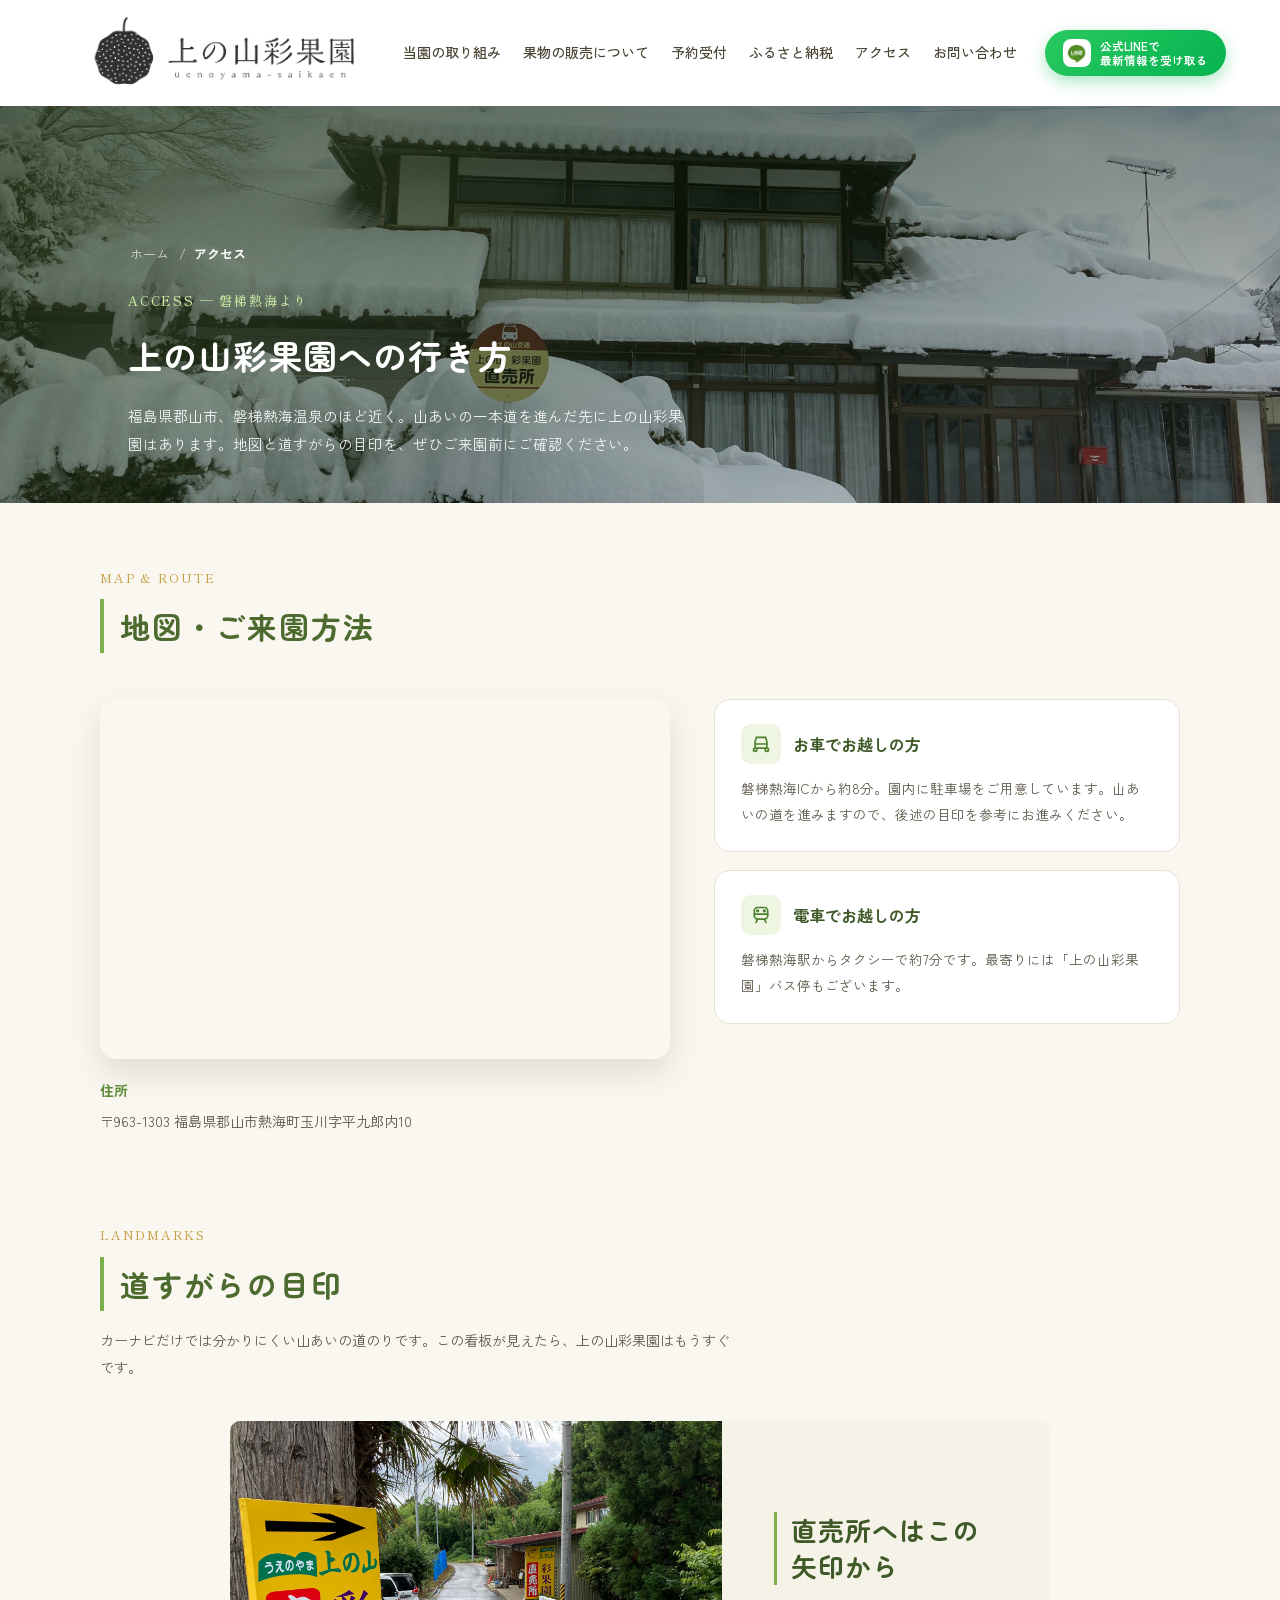
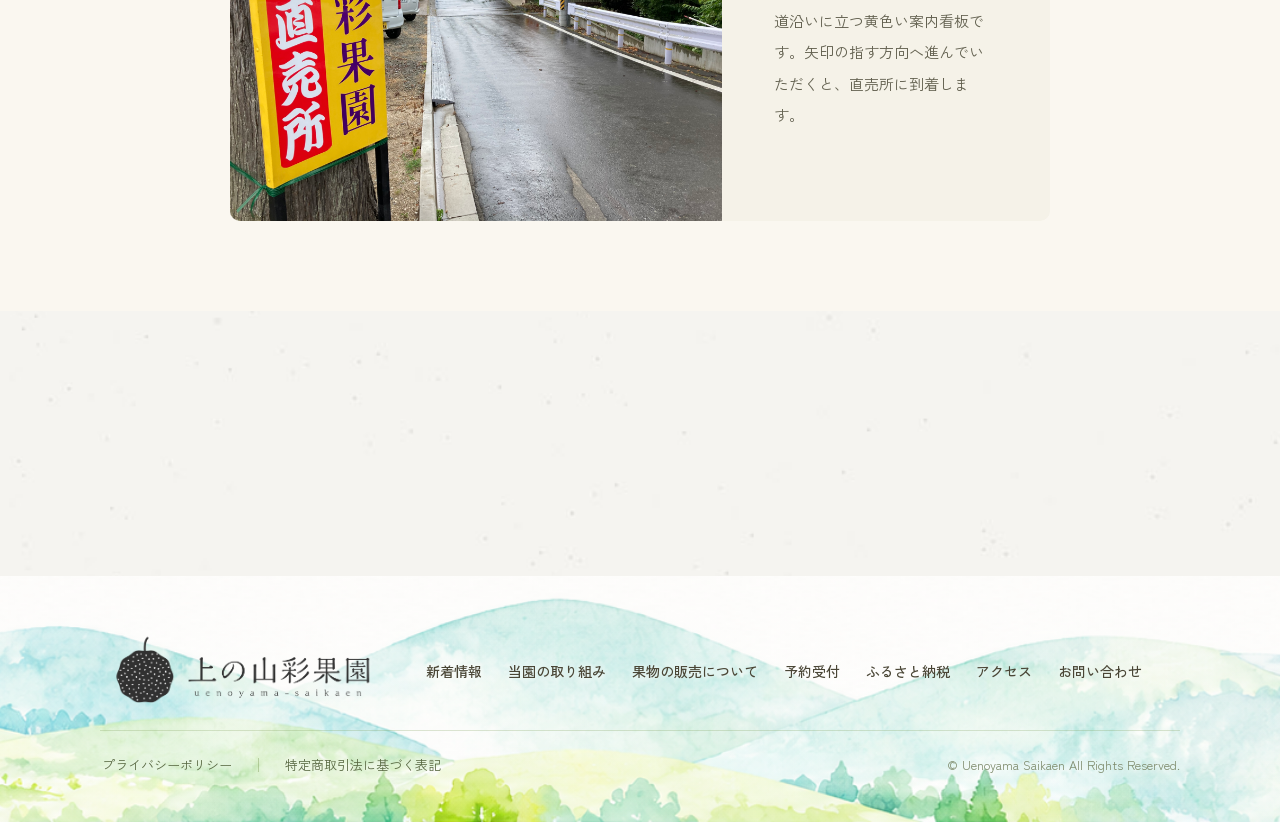
==== access.html @ 3227a2f5 "だいたい完成" ====
<!DOCTYPE html>
<html lang="ja">
<head>
<meta charset="utf-8">
<meta name="viewport" content="width=device-width, initial-scale=1">
<title>アクセス | 上の山彩果園</title>
<link rel="icon" type="image/x-icon" href="assets/favicon.ico">
<link rel="preconnect" href="https://fonts.googleapis.com">
<link href="https://fonts.googleapis.com/css2?family=Shippori+Mincho:wght@500;600;700&family=Zen+Maru+Gothic:wght@400;500;700&family=Zen+Kaku+Gothic+New:wght@400;500;700&display=swap" rel="stylesheet">
<link rel="stylesheet" href="style.css">
<noscript><style>.reveal{opacity:1!important;transform:none!important;}</style></noscript>
</head>
<body>

<div style="font-family:'Zen Kaku Gothic New',sans-serif;color:#514c3e;background:transparent;overflow-x:hidden;position:relative;line-height:1.8;">

  <!-- ============ FLOATING FRUIT DECO ============ -->
  <div class="fruit-deco" aria-hidden="true">
    <!-- 左側：右端をコンテンツ左端に合わせる（right: 50vw + 540px） -->
    <img src="assets/pear.png"   class="fruit-deco-item" style="right:calc(50vw + 540px);top:750px; width:620px;opacity:1;animation:fruitDrift1 7.8s ease-in-out infinite;">
    <img src="assets/pear3.png"  class="fruit-deco-item" style="right:calc(50vw + 540px);top:1650px;width:448px;opacity:1;animation:fruitDrift3 9.1s ease-in-out 1.4s infinite;">
    <img src="assets/pear2.png"  class="fruit-deco-item" style="right:calc(50vw + 540px);top:2550px;width:510px;opacity:1;animation:fruitDrift2 8.3s ease-in-out 0.7s infinite;">
    <!-- 右側：左端をコンテンツ右端に合わせる（left: 50vw + 540px） -->
    <img src="assets/pear2.png"  class="fruit-deco-item" style="left:calc(50vw + 540px);top:1150px;width:540px;opacity:1;animation:fruitDrift3 8.6s ease-in-out 0.4s infinite;">
    <img src="assets/apple.png"  class="fruit-deco-item" style="left:calc(50vw + 540px);top:2050px;width:460px;opacity:1;animation:fruitDrift1 9.4s ease-in-out 1.8s infinite;">
  </div>

  <!-- ============ HEADER ============ -->
  <header id="site-header" style="position:sticky;top:0;z-index:50;background:transparent;box-shadow:none;">
    <div class="header-inner">
      <a href="index.html" style="display:flex;flex-shrink:0;"><img src="assets/s1.png" alt="上の山彩果園" class="header-logo"></a>
      <nav class="header-nav">
        <a class="navlink" href="torikumi.html">当園の取り組み</a>
        <a class="navlink" href="hanbai.html">果物の販売について</a>
        <a class="navlink" href="yoyaku.html">予約受付</a>
        <a class="navlink" href="furusato.html">ふるさと納税</a>
        <a class="navlink" href="access.html">アクセス</a>
        <a class="navlink" href="contact.html">お問い合わせ</a>
      </nav>
      <a class="btn header-line-btn" href="https://lin.ee/VrmkUfU" style="flex-shrink:0;display:flex;align-items:center;gap:9px;background:linear-gradient(135deg,#28c95f,#06b350);color:#fff;text-decoration:none;padding:9px 18px;border-radius:30px;box-shadow:0 6px 16px rgba(6,179,80,0.32);">
        <span style="display:flex;align-items:center;justify-content:center;width:28px;height:28px;background:#fff;border-radius:8px;flex-shrink:0;"><img src="assets/s14.png" alt="LINE" style="height:22px;width:22px;display:block;"></span>
        <span style="font-size:11.5px;font-weight:700;line-height:1.25;">公式LINEで<br>最新情報を受け取る</span>
      </a>
      <button class="hamburger" aria-label="メニュー">
        <span></span><span></span><span></span>
      </button>
    </div>
  </header>

  <!-- Mobile Menu -->
  <nav class="mobile-menu">
    <a href="torikumi.html">当園の取り組み</a>
    <a href="hanbai.html">果物の販売について</a>
    <a href="yoyaku.html">予約受付</a>
    <a href="furusato.html">ふるさと納税</a>
    <a href="access.html">アクセス</a>
    <a href="contact.html">お問い合わせ</a>
    <a href="https://lin.ee/VrmkUfU" style="display:flex;align-items:center;gap:10px;color:#3f7a2c;font-weight:700;">
      <img src="assets/s14.png" alt="LINE" style="height:20px;width:20px;display:block;">公式LINEを追加する
    </a>
  </nav>

  <!-- ============ ページヒーロー ============ -->
  <section class="access-hero" style="background:url('assets/winter.jpg') center 55%/cover no-repeat;">
    <div style="position:absolute;inset:0;background:linear-gradient(160deg,rgba(15,30,8,0.72) 0%,rgba(20,40,10,0.42) 55%,rgba(20,40,10,0.15) 100%);"></div>
    <div class="access-hero-glow" aria-hidden="true"></div>
    <div style="max-width:1080px;margin:0 auto;padding:130px 28px 44px;position:relative;width:100%;">
      <nav aria-label="パンくずリスト" style="display:flex;align-items:center;gap:8px;font-size:13px;color:rgba(255,255,255,0.75);margin-bottom:18px;">
        <a href="index.html" class="navlink" style="color:rgba(255,255,255,0.75);text-shadow:none;">ホーム</a>
        <span aria-hidden="true">/</span>
        <span style="color:#fff;font-weight:700;">アクセス</span>
      </nav>
      <span style="display:block;font-family:'Shippori Mincho',serif;font-size:13px;color:#cdeaa0;letter-spacing:.14em;margin-bottom:12px;font-weight:500;">ACCESS — 磐梯熱海より</span>
      <h1 style="font-family:'Zen Maru Gothic',sans-serif;font-weight:700;font-size:34px;color:#fff;margin:0 0 16px;letter-spacing:.03em;">上の山彩果園への行き方</h1>
      <p style="max-width:560px;font-size:14.5px;color:rgba(255,255,255,0.92);margin:0;line-height:1.95;">福島県郡山市、磐梯熱海温泉のほど近く。山あいの一本道を進んだ先に上の山彩果園はあります。地図と道すがらの目印を、ぜひご来園前にご確認ください。</p>
    </div>
  </section>

  <!-- ============ 地図・ご来園方法 ============ -->
  <section style="position:relative;padding:64px 28px 20px;background:#faf7f0;">
    <div style="max-width:1080px;margin:0 auto;">
      <div class="section-title-left">
        <span class="section-title-eyebrow">MAP &amp; ROUTE</span>
        <h2 class="section-title-bar">地図・ご来園方法</h2>
      </div>

      <div class="access-route-grid reveal">
        <div class="access-route-map">
          <iframe src="https://www.google.com/maps/embed?pb=!1m18!1m12!1m3!1d50651.857239009805!2d140.25688301543025!3d37.49043603010871!2m3!1f0!2f0!3f0!3m2!1i1024!2i768!4f13.1!3m3!1m2!1s0x60200dc65ce7b527%3A0xc777e54758d2aed3!2z5LiK44Gu5bGxIOW9qeaenOWckiAo44GG44GI44Gu44KE44G-IOOBleOBhOOBi-OBiOOCkyk!5e0!3m2!1sja!2sjp!4v1782180911327!5m2!1sja!2sjp" width="100%" height="360" style="border:0;border-radius:16px;box-shadow:0 14px 32px rgba(80,90,60,0.16);display:block;" allowfullscreen="" loading="lazy" referrerpolicy="no-referrer-when-downgrade"></iframe>
          <div style="margin-top:18px;font-size:14px;line-height:1.9;">
            <div style="font-weight:700;color:#5e8c3a;margin-bottom:4px;">住所</div>
            <div style="color:#5c5849;">〒963-1303 福島県郡山市熱海町玉川字平九郎内10</div>
          </div>
        </div>

        <div>
          <div class="route-card">
            <div class="route-card-head">
              <span class="route-icon">
                <svg width="20" height="20" viewBox="0 0 24 24" fill="none" stroke="#4d8030" stroke-width="2" stroke-linecap="round" stroke-linejoin="round"><path d="M5 17h14M5 17a2 2 0 1 0 0 4 2 2 0 0 0 0-4zm14 0a2 2 0 1 0 0 4 2 2 0 0 0 0-4zM5 17V9l1.5-5h11L19 9v8"/><path d="M5 12h14"/></svg>
              </span>
              <span class="route-card-title">お車でお越しの方</span>
            </div>
            <p class="route-card-text">磐梯熱海ICから約8分。園内に駐車場をご用意しています。山あいの道を進みますので、後述の目印を参考にお進みください。</p>
          </div>
          <div class="route-card">
            <div class="route-card-head">
              <span class="route-icon">
                <svg width="20" height="20" viewBox="0 0 24 24" fill="none" stroke="#4d8030" stroke-width="2" stroke-linecap="round" stroke-linejoin="round"><rect x="4" y="3" width="16" height="14" rx="4"/><path d="M4 11h16M8 17l-2 4M16 17l2 4"/><circle cx="8" cy="7" r="1"/><circle cx="16" cy="7" r="1"/></svg>
              </span>
              <span class="route-card-title">電車でお越しの方</span>
            </div>
            <p class="route-card-text">磐梯熱海駅からタクシーで約7分です。最寄りには「上の山彩果園」バス停もございます。</p>
          </div>
        </div>
      </div>
    </div>
  </section>

  <!-- ============ 道すがらの目印 ============ -->
  <section style="position:relative;padding:70px 28px 90px;background:#faf7f0;">
    <div style="max-width:1080px;margin:0 auto;">
      <div class="section-title-left">
        <span class="section-title-eyebrow">LANDMARKS</span>
        <h2 class="section-title-bar">道すがらの目印</h2>
      </div>
      <p style="max-width:640px;font-size:14px;color:#5c5849;line-height:1.95;margin:-30px 0 40px;">カーナビだけでは分かりにくい山あいの道のりです。この看板が見えたら、上の山彩果園はもうすぐです。</p>

      <div class="torikumi-stack reveal" style="max-width:820px;margin:0 auto;">
        <div class="torikumi-item">
          <div class="torikumi-item-img"><img src="assets/tyokubaijo.jpg" alt="直売所への案内看板。矢印の方向へ進みます"></div>
          <div class="torikumi-item-body">
            <h3 class="torikumi-item-heading">直売所へはこの矢印から</h3>
            <p class="torikumi-item-text">道沿いに立つ黄色い案内看板です。矢印の指す方向へ進んでいただくと、直売所に到着します。</p>
          </div>
        </div>
      </div>
    </div>
  </section>

  <!-- ============ お問い合わせ CTA ============ -->
  <section style="position:relative;padding:20px 28px 90px;background:transparent;">
    <div class="reveal" style="max-width:1080px;margin:0 auto;background:linear-gradient(135deg,#3f5a28,#5e8c3a);border-radius:24px;padding:40px 46px;display:flex;align-items:center;justify-content:space-between;gap:28px;flex-wrap:wrap;box-shadow:0 18px 40px rgba(60,90,40,0.22);">
      <div>
        <h2 style="font-family:'Zen Maru Gothic',sans-serif;font-weight:700;font-size:22px;color:#fff;margin:0 0 10px;">道が分からない、道中で迷った時は</h2>
        <p style="font-size:14px;color:rgba(255,255,255,0.9);margin:0;">お気軽にお電話にてお問い合わせください。</p>
      </div>
      <a class="btn" href="tel:09010397162" style="display:flex;align-items:center;gap:16px;background:#fff;color:#3f5a28;text-decoration:none;font-weight:700;font-size:15px;padding:15px 22px 15px 28px;border-radius:36px;flex-shrink:0;">
        090-1039-7162に電話する
        <span style="display:flex;align-items:center;justify-content:center;width:30px;height:30px;border-radius:50%;background:#7bb04f;color:#fff;">→</span>
      </a>
    </div>
  </section>

  <!-- ============ FOOTER ============ -->
  <footer style="position:relative;background:url('assets/footer_mountains.png') bottom center/cover no-repeat;">
    <div style="background:linear-gradient(to bottom,rgba(249,246,238,0.20) 0%,rgba(244,240,226,0.05) 100%);padding:56px 28px 40px;">
      <div class="footer-main-row">
        <img src="assets/s1.png" alt="上の山彩果園" style="height:80px;width:auto;display:block;">
        <nav style="display:flex;align-items:center;gap:22px;font-size:14px;font-weight:500;flex-wrap:wrap;">
          <a class="navlink" href="index.html#news">新着情報</a>
          <a class="navlink" href="torikumi.html">当園の取り組み</a>
          <a class="navlink" href="hanbai.html">果物の販売について</a>
          <a class="navlink" href="yoyaku.html">予約受付</a>
          <a class="navlink" href="furusato.html">ふるさと納税</a>
          <a class="navlink" href="access.html">アクセス</a>
          <a class="navlink" href="contact.html">お問い合わせ</a>
        </nav>
      </div>
      <div class="footer-bottom-row">
        <a class="navlink" href="privacy.html" style="font-size:13px;color:#5a6a44;">プライバシーポリシー</a>
        <span style="width:1px;height:14px;background:rgba(120,150,80,0.4);"></span>
        <a class="navlink" href="law.html" style="font-size:13px;color:#5a6a44;">特定商取引法に基づく表記</a>
        <span style="margin-left:auto;font-size:12.5px;color:#7d8a6b;">© Uenoyama Saikaen All Rights Reserved.</span>
      </div>
    </div>
  </footer>

</div>

<script src="main.js"></script>

</body>
</html>
---- style.css ----
*{box-sizing:border-box;}
body{margin:0;background:url('assets/bg.jpg') center 80%/cover no-repeat;}
@keyframes floaty{0%,100%{transform:translateY(0) rotate(var(--r,0deg));}50%{transform:translateY(-10px) rotate(var(--r,0deg));}}
@keyframes floaty2{0%,100%{transform:translateY(0);}50%{transform:translateY(8px);}}
.navlink{position:relative;color:#4a4636;text-decoration:none;padding:6px 2px;transition:color .2s;}
.navlink:hover{color:#5e8c3a;}
.navlink::after{content:"";position:absolute;left:0;right:100%;bottom:-2px;height:2px;background:#7bb04f;transition:right .25s;}
.navlink:hover::after{right:0;}
.btn{transition:transform .2s,box-shadow .2s,background .2s;}
.btn:hover{transform:translateY(-2px);}
.vcard{transition:transform .25s;}
.vcard:hover{transform:translateY(-4px);}
.photo-card{overflow:hidden;}
.photo-card img{transition:transform .5s ease;}
.photo-card:hover img{transform:scale(1.06);}

/* ── News rows ── */
.news-row{display:flex;align-items:center;gap:20px;padding:20px 28px;text-decoration:none;color:inherit;border-bottom:1px solid #edf3e4;transition:background .18s;}
.news-row:last-child{border-bottom:none;}
.news-row:hover{background:#f7fbf1;}
.news-meta{display:flex;align-items:center;gap:12px;flex-shrink:0;}
.news-title{font-size:15px;color:#3f4a33;font-weight:500;flex:1;min-width:0;}
.news-arrow{margin-left:auto;flex-shrink:0;display:flex;align-items:center;justify-content:center;width:26px;height:26px;border-radius:50%;background:#edf3e4;color:#5e8c3a;font-size:12px;}

/* ── News cards (expandable, with body content) ── */
details.news-card>summary{list-style:none;cursor:pointer;}
details.news-card>summary::-webkit-details-marker{display:none;}
details.news-card[open]>summary .news-arrow{transform:rotate(45deg);}
.news-card-body{padding:4px 28px 28px;border-bottom:1px solid #edf3e4;font-size:14px;color:#5c5849;line-height:2;}
.news-card-body p{margin:0 0 16px;}
.news-card-body p:last-child{margin-bottom:0;}
.news-card-facts{margin:0 0 18px;}
.news-card-facts-row{display:flex;gap:16px;padding:8px 0;border-bottom:1px dashed #e6dfc8;}
.news-card-facts-row:last-child{border-bottom:none;}
.news-card-facts-label{flex:0 0 84px;font-weight:700;color:#4d6b2f;font-size:13.5px;}
.news-card-facts-value{flex:1;color:#5c5849;font-size:13.5px;line-height:1.8;}
.news-card-notice{background:#f7f9f0;border:1px solid #e2ebd4;border-radius:12px;padding:18px 22px;margin:18px 0;}
.news-card-notice-title{font-weight:700;color:#4d6b2f;font-size:13.5px;margin:0 0 10px;}
.news-card-notice p{margin:0 0 10px;font-size:13.5px;line-height:1.85;}
.news-card-notice p:last-child{margin-bottom:0;}
.news-card-notice ul{margin:0;padding-left:1.2em;font-size:13.5px;line-height:1.9;color:#5c5849;}
.news-card-notice li{margin-bottom:6px;}
.news-card-notice li:last-child{margin-bottom:0;}

/* ── Layout classes ── */
.header-inner{max-width:1180px;margin:0 auto;padding:12px 28px;display:flex;align-items:center;gap:26px;position:relative;}
.header-nav{margin-left:auto;display:flex;align-items:center;gap:18px;font-size:14px;font-weight:500;white-space:nowrap;}
.header-logo{height:82px;width:auto;display:block;}
.hero-slide-syuukaku{object-position:center;}
.hero-grid{max-width:1180px;margin:0 auto;padding:60px 28px 80px;display:grid;grid-template-columns:1.08fr 0.92fr;gap:40px;align-items:center;position:relative;z-index:2;}
.hero-heading{font-family:'Shippori Mincho',serif;font-weight:600;font-size:44px;line-height:1.55;color:#f0ebe0;margin:0 0 30px;letter-spacing:.01em;white-space:nowrap;text-shadow:0 2px 20px rgba(0,0,0,0.55),0 1px 4px rgba(0,0,0,0.45);}
.torikumi-stack{display:flex;flex-direction:column;gap:36px;}
.torikumi-item{display:grid;grid-template-columns:3fr 2fr;min-height:400px;border-radius:10px;overflow:hidden;}
.torikumi-item--rev{grid-template-columns:2fr 3fr;}
.torikumi-item--rev .torikumi-item-img{grid-column:2;grid-row:1;}
.torikumi-item--rev .torikumi-item-body{grid-column:1;grid-row:1;}
.torikumi-item-img{overflow:hidden;}
.torikumi-item-img img{width:100%;height:100%;object-fit:cover;display:block;transition:transform .65s ease;}
.torikumi-item:hover .torikumi-item-img img{transform:scale(1.04);}
.torikumi-item-body{display:flex;flex-direction:column;justify-content:center;padding:56px 52px;background:#f5f2e8;}
.torikumi-item--rev .torikumi-item-body{background:#edf4e2;}

.torikumi-item-heading{font-family:'Zen Maru Gothic',sans-serif;font-weight:700;font-size:26px;color:#3f5a28;margin:0 0 20px;line-height:1.4;letter-spacing:.04em;padding-left:14px;border-left:3px solid #7bb04f;}
.torikumi-item-text{font-size:15px;color:#62604f;margin:0;line-height:2.1;}
.hanbai-content-grid{display:grid;grid-template-columns:0.95fr 1.05fr;gap:40px;align-items:center;position:relative;z-index:2;}
.variety-grid{display:grid;grid-template-columns:repeat(6,1fr);gap:14px;margin-top:42px;position:relative;z-index:2;}
.cards-grid{max-width:1080px;margin:0 auto;display:grid;grid-template-columns:1fr 1fr 1.15fr;gap:24px;align-items:stretch;}
.access-grid{max-width:1080px;margin:0 auto;display:grid;grid-template-columns:1.15fr 1fr;gap:54px;}
.access-inner-grid{display:grid;grid-template-columns:1fr 1fr;gap:26px;align-items:start;}
.contact-col{border-left:1px solid #ece6d2;padding-left:48px;}
.footer-main-row{max-width:1080px;margin:0 auto;display:flex;align-items:center;gap:34px;flex-wrap:wrap;}
.footer-bottom-row{max-width:1080px;margin:18px auto 0;padding-top:16px;border-top:1px solid rgba(120,150,80,0.25);display:flex;align-items:center;gap:24px;flex-wrap:wrap;}
footer .navlink{text-shadow:0 1px 8px rgba(255,255,255,0.95);}
footer .navlink:hover{color:#5e8c3a;}
footer span,footer a:not(.navlink){text-shadow:0 1px 8px rgba(255,255,255,0.9);}

/* ── Hamburger & Mobile Menu ── */
.hamburger{display:none;cursor:pointer;flex-direction:column;justify-content:center;gap:6px;background:none;border:none;padding:6px;margin-left:12px;flex-shrink:0;}
.hamburger span{display:block;width:24px;height:2px;background:#514c3e;border-radius:2px;transition:transform .25s,opacity .25s;}
.hamburger.open span:nth-child(1){transform:translateY(8px) rotate(45deg);}
.hamburger.open span:nth-child(2){opacity:0;}
.hamburger.open span:nth-child(3){transform:translateY(-8px) rotate(-45deg);}
.mobile-menu{display:none;position:fixed;top:93px;left:0;right:0;background:rgba(255,255,255,0.97);backdrop-filter:blur(8px);box-shadow:0 8px 24px rgba(90,120,60,0.12);z-index:49;flex-direction:column;padding:6px 28px 20px;}
.mobile-menu.open{display:flex;}
.mobile-menu a{display:block;padding:14px 4px;font-size:16px;font-weight:500;color:#4a4636;text-decoration:none;border-bottom:1px solid #edf3e4;}
.mobile-menu a:last-child{border-bottom:none;}
.mobile-menu a:hover{color:#5e8c3a;}

/* ── Harvest Calendar ── */
.hcal{overflow-x:auto;-webkit-overflow-scrolling:touch;}
.hcal-inner{min-width:520px;}
.hcal-grid-header{display:grid;grid-template-columns:148px repeat(5,1fr);gap:3px;margin-bottom:6px;}
.hcal-mth{display:flex;align-items:center;justify-content:center;font-family:'Shippori Mincho',serif;font-size:15px;font-weight:600;padding:7px 4px;border-radius:6px;}
.hcal-mth-aug{background:#e8f4d9;color:#4d6b2f;}
.hcal-mth-sep{background:#f5f0e0;color:#7a6020;}
.hcal-mth-oct{background:#f0e8d4;color:#8a5020;}
.hcal-mth-nov{background:#e4efd4;color:#4a6830;}
.hcal-mth-dec{background:#e6e2d8;color:#605848;}
.hcal-cat-row{display:flex;align-items:center;gap:10px;padding:14px 0 4px;}
.hcal-cat-label{font-family:'Shippori Mincho',serif;font-size:11.5px;color:#8a6020;letter-spacing:.1em;white-space:nowrap;}
.hcal-cat-line{flex:1;height:1px;background:rgba(180,155,80,0.22);}
.hcal-vrow{display:grid;grid-template-columns:148px repeat(5,1fr);gap:3px;min-height:50px;align-items:center;border-radius:6px;padding:3px 0;}
.hcal-vrow:hover{background:rgba(238,248,228,0.55);}
.hcal-vname{grid-column:1;display:flex;flex-direction:column;gap:2px;padding-right:10px;}
.hcal-vname>span:first-child{font-size:13px;color:#3a4230;font-weight:700;font-family:'Zen Maru Gothic',sans-serif;white-space:nowrap;}
.hcal-period{font-size:9.5px;color:#8a6020;font-weight:600;}
.hcal-desc{font-size:9.5px;color:#8a8470;line-height:1.35;}
.hcal-bar{border-radius:20px;height:26px;display:flex;align-items:center;gap:5px;padding:0 9px;overflow:hidden;align-self:center;}
.hcal-bar-nashi{background:linear-gradient(90deg,#7bb04f,#4d8030);}
.hcal-bar-seiyou{background:linear-gradient(90deg,#d4b04a,#b89030);}
.hcal-bar-ringo{background:linear-gradient(90deg,#d4876a,#b86040);}
.hcal-bar-teishi{background:rgba(190,188,178,0.3);border:1.5px dashed rgba(160,158,148,0.5);}
.hcal-badge-limited{font-size:9px;background:rgba(255,255,255,0.22);color:#fff;border-radius:10px;padding:1px 6px;white-space:nowrap;flex-shrink:0;}
.hcal-badge-teishi{font-size:9px;background:rgba(160,158,148,0.12);color:#a0a098;border:1px solid rgba(160,158,148,0.3);border-radius:10px;padding:1px 6px;white-space:nowrap;flex-shrink:0;}

/* ── Section title variant (left-aligned with vertical bar) ── */
.section-title-left{margin-bottom:46px;}
.section-title-eyebrow{display:block;font-family:'Shippori Mincho',serif;font-size:12.5px;color:#c4993a;letter-spacing:.14em;margin-bottom:10px;}
.section-title-bar{font-family:'Zen Maru Gothic',sans-serif;font-weight:700;font-size:30px;color:#4d6b2f;margin:0;padding-left:16px;border-left:4px solid #7bb04f;letter-spacing:.06em;}

/* ── Scroll Reveal ── */
.reveal{opacity:0;transform:translateY(26px);transition:opacity .65s ease,transform .65s ease;}
.reveal.visible{opacity:1;transform:translateY(0);}
.reveal-d1{transition-delay:.1s;}
.reveal-d2{transition-delay:.2s;}
.reveal-d3{transition-delay:.3s;}
@media(prefers-reduced-motion:reduce){.reveal{opacity:1;transform:none;transition:none;}}

/* ── Responsive: tablet ── */
@media (max-width:1024px){
  .hero-heading{font-size:36px;}
  .variety-grid{grid-template-columns:repeat(3,1fr);}

  /* Header (ナビが幅を超えるため、ハンバーガーメニューに切替) */
  .header-inner{padding:10px 60px 10px 20px;}
  .header-logo{height:52px;}
  .header-nav{display:none;}
  .header-line-btn{display:none !important;}
  .hamburger{display:flex;position:absolute;top:50%;right:16px;transform:translateY(-50%);margin-left:0;}
  .mobile-menu{top:72px;}
}

/* ── Responsive: mobile ── */
@media (max-width:768px){
  /* Hero slider */
  .hero-slide-syuukaku{object-position:0% center;}

  /* Hero */
  #top{min-height:620px !important;justify-content:flex-start !important;}
  .hero-heading{font-size:28px;white-space:normal;}
  .hero-overlay{background:linear-gradient(to bottom,rgba(8,15,4,0.65) 0%,rgba(8,15,4,0.36) 38%,rgba(8,15,4,0.05) 70%,transparent 88%) !important;}
  .hero-content{padding-top:112px !important;padding-left:16px !important;padding-right:0 !important;padding-bottom:40px !important;}
  .hero-badges{flex-direction:column;gap:10px;}
  .hero-badges>div{width:fit-content;}

  /* News */
  .news-row{flex-wrap:wrap;gap:8px 12px;padding:16px 20px;}
  .news-meta{width:100%;}
  .news-title{width:100%;}

  /* torikumi */
  .torikumi-item{grid-template-columns:1fr;min-height:auto;}
  .torikumi-item--rev{grid-template-columns:1fr;}
  .torikumi-item--rev .torikumi-item-img{grid-column:1;grid-row:1;}
  .torikumi-item--rev .torikumi-item-body{grid-column:1;grid-row:2;}
  .torikumi-item-img{height:240px;}
  .torikumi-item-body{padding:36px 24px;}

  /* hanbai */
  .hanbai-box{padding:28px 20px !important;}
  .hanbai-content-grid{grid-template-columns:1fr;}
  .hanbai-badge{display:none !important;}
  .variety-grid{grid-template-columns:repeat(3,1fr);gap:12px;margin-top:28px;}

  /* cards */
  .cards-grid{grid-template-columns:1fr;}

  /* access */
  .access-grid{grid-template-columns:1fr;gap:36px;}
  .access-inner-grid{grid-template-columns:1fr;}
  .contact-col{border-left:none;padding-left:0;border-top:1px solid #ece6d2;padding-top:32px;}

  /* Section horizontal padding */
  section{padding-left:16px !important;padding-right:16px !important;}

  /* section title variant */
  .section-title-bar{font-size:22px;}
}

@media (max-width:480px){
  .hero-heading{font-size:24px;}
  .variety-grid{grid-template-columns:repeat(2,1fr);}
  .hero-content{padding-bottom:36px !important;}
  .header-logo{height:44px;}
  .header-inner{padding:8px 52px 8px 16px;}
  .hamburger{right:12px;}
  .mobile-menu{top:60px;}
}

/* ── Hero entrance animations ── */
@keyframes heroUp {
  from { opacity:0; transform:translateY(24px); }
  to   { opacity:1; transform:translateY(0); }
}
.hero-eyebrow-anim { animation: heroUp .7s cubic-bezier(.16,1,.3,1) .08s both; }
.hero-heading      { animation: heroUp .85s cubic-bezier(.16,1,.3,1) .26s both; }
.hero-desc-anim    { animation: heroUp .85s cubic-bezier(.16,1,.3,1) .46s both; }
.hero-badges       { animation: heroUp .85s cubic-bezier(.16,1,.3,1) .66s both; }
@media (prefers-reduced-motion:reduce){
  .hero-eyebrow-anim,.hero-heading,.hero-desc-anim,.hero-badges{animation:none;}
}

/* ── Header scroll state ── */
#site-header { transition: background .35s, box-shadow .35s; }
#site-header.scrolled {
  background: rgba(255,255,255,0.96) !important;
  backdrop-filter: blur(16px);
  -webkit-backdrop-filter: blur(16px);
  box-shadow: 0 2px 22px rgba(80,110,50,0.10);
}
/* Transparent header: green-tinted frosted panel & white nav when at top of page */
#site-header:not(.scrolled) {
  background: rgba(255,255,255,0.97) !important;
  backdrop-filter: blur(16px);
  -webkit-backdrop-filter: blur(16px);
  box-shadow: 0 2px 22px rgba(80,110,50,0.10);
}
#site-header:not(.scrolled) .navlink { color: #4a4636; }
#site-header:not(.scrolled) .navlink:hover { color: #5e8c3a; }
#site-header:not(.scrolled) .navlink::after { background: #7bb04f; }
#site-header:not(.scrolled) .hamburger span { background: #514c3e; }

/* ── Reveal from sides ── */
.reveal-left  { opacity:0; transform:translateX(-44px); transition:opacity .8s ease,transform .8s ease; }
.reveal-right { opacity:0; transform:translateX(44px);  transition:opacity .8s ease,transform .8s ease; }
.reveal-left.visible,.reveal-right.visible { opacity:1; transform:translateX(0); }
@media (prefers-reduced-motion:reduce){
  .reveal-left,.reveal-right{opacity:1;transform:none;transition:none;}
}

/* ── Harvest calendar bar animation ── */
.hcal-bar {
  clip-path: inset(0 100% 0 0 round 20px);
  transition: clip-path .9s cubic-bezier(.16,1,.3,1);
}
.hcal-animated .hcal-bar { clip-path: inset(0 0% 0 0 round 20px); }
@media (prefers-reduced-motion:reduce){
  .hcal-bar,.hcal-animated .hcal-bar { clip-path: none; }
}

/* ── Button shine on hover ── */
.btn { position:relative; overflow:hidden; }
.btn::after {
  content:'';
  position:absolute;
  inset:0;
  background:linear-gradient(105deg,transparent 40%,rgba(255,255,255,0.28) 50%,transparent 60%);
  transform:translateX(-110%);
  transition:transform 0s;
  pointer-events:none;
  z-index:0;
}
.btn:hover::after { transform:translateX(110%); transition:transform .55s ease; }
.btn>*{position:relative;z-index:1;}

/* ── News arrow nudge ── */
.news-arrow { transition: background .18s, transform .2s; }
.news-row:hover .news-arrow { transform: translateX(3px); }
details.news-card[open]>summary:hover .news-arrow { transform: rotate(45deg) translateX(2px); }

/* ── Reservation form ── */
.form-card{background:#fff;border:1.5px solid #e2ebd4;border-radius:22px;padding:44px 46px;box-shadow:0 12px 30px rgba(90,120,60,0.08);}
.form-section{margin-bottom:36px;}
.form-section:last-of-type{margin-bottom:0;}
.form-section-heading{font-family:'Zen Maru Gothic',sans-serif;font-weight:700;font-size:15px;color:#4d6b2f;margin:0 0 20px;padding-left:12px;border-left:3px solid #7bb04f;}
.form-grid-2{display:grid;grid-template-columns:1fr 1fr;gap:24px;}
.form-field{display:flex;flex-direction:column;gap:8px;margin-bottom:22px;}
.form-field:last-child{margin-bottom:0;}
.form-field label{font-size:13.5px;font-weight:700;color:#4a4636;display:flex;align-items:center;gap:8px;}
.form-required{font-size:10.5px;font-weight:700;color:#fff;background:#c96a4a;border-radius:10px;padding:2px 8px;letter-spacing:.04em;}
.form-optional{font-size:10.5px;font-weight:700;color:#8a8470;background:#f0ece0;border-radius:10px;padding:2px 8px;letter-spacing:.04em;}
.form-input,.form-textarea,.form-select{font-family:'Zen Kaku Gothic New',sans-serif;font-size:14.5px;color:#3f4a33;background:#faf9f4;border:1.5px solid #e5e2d4;border-radius:10px;padding:12px 16px;transition:border-color .18s,background .18s;width:100%;}
.form-input:focus,.form-textarea:focus,.form-select:focus{outline:none;border-color:#7bb04f;background:#fff;}
.form-textarea{resize:vertical;min-height:96px;line-height:1.7;}
.form-hint{font-size:12px;color:#8a8470;}
.variety-chips{display:flex;flex-wrap:wrap;gap:10px;}
.variety-chip{position:relative;display:inline-flex;align-items:center;font-size:13.5px;font-weight:600;color:#5c5849;background:#faf9f4;border:1.5px solid #e5e2d4;border-radius:22px;padding:9px 18px;cursor:pointer;transition:background .18s,border-color .18s,color .18s;}
.variety-chip input{position:absolute;opacity:0;width:0;height:0;}
.variety-chip.checked{background:#4d6b2f;border-color:#4d6b2f;color:#fff;}
.form-radio-group{display:flex;flex-wrap:wrap;gap:12px;}
.form-radio{position:relative;display:inline-flex;align-items:center;gap:9px;font-size:14px;font-weight:600;color:#3f4a33;background:#faf9f4;border:1.5px solid #e5e2d4;border-radius:12px;padding:12px 18px;cursor:pointer;flex:1;min-width:180px;transition:border-color .18s,background .18s;}
.form-radio input{accent-color:#4d6b2f;width:16px;height:16px;flex-shrink:0;}
.form-radio.checked{border-color:#7bb04f;background:#f4faee;}
.form-consent{display:flex;align-items:flex-start;gap:12px;font-size:13.5px;color:#5c5849;line-height:1.7;}
.form-consent input{margin-top:3px;accent-color:#4d6b2f;width:16px;height:16px;flex-shrink:0;}
.form-submit-btn{width:100%;display:flex;align-items:center;justify-content:center;gap:12px;background:#4d6b2f;color:#fff;border:none;text-decoration:none;font-weight:700;font-size:16px;padding:17px 28px;border-radius:34px;cursor:pointer;box-shadow:0 10px 24px rgba(77,107,47,0.28);}
.form-submit-btn:disabled{opacity:.55;cursor:not-allowed;}
.form-success{display:none;text-align:center;padding:20px 6px 6px;}
.form-success.visible{display:block;}
.form-success-icon{display:flex;align-items:center;justify-content:center;width:64px;height:64px;border-radius:50%;background:#eef6e2;color:#4d6b2f;font-size:28px;margin:0 auto 20px;}

/* ── Reservation form: multiple destinations ── */
.dest-block{background:#faf9f4;border:1.5px solid #e5e2d4;border-radius:14px;padding:20px 20px 4px;margin-bottom:14px;}
.dest-block .form-grid-2{margin-bottom:0;}
.dest-block-head{display:flex;align-items:center;justify-content:space-between;gap:12px;margin-bottom:14px;}
.dest-block-title{font-family:'Zen Maru Gothic',sans-serif;font-weight:700;font-size:13px;color:#4d6b2f;}
.dest-remove-btn{background:none;border:none;color:#a3392f;font-size:12px;font-weight:700;cursor:pointer;padding:2px 4px;text-decoration:underline;}
.dest-add-btn{display:inline-flex;align-items:center;gap:6px;background:#fff;border:1.5px solid #7bb04f;color:#4d6b2f;font-weight:700;font-size:13px;padding:10px 20px;border-radius:24px;cursor:pointer;transition:background .18s,color .18s;}
.dest-add-btn:hover{background:#eef6e2;}
.dest-add-btn:disabled{opacity:.5;cursor:not-allowed;}

@media (max-width:768px){
  .form-card{padding:30px 22px;}
  .form-grid-2{grid-template-columns:1fr;gap:0;}
  .form-radio-group{display:grid;grid-template-columns:1fr 1fr;gap:10px;}
  .form-radio{flex:none;min-width:0;padding:12px 14px;font-size:13.5px;}
}

/* ── Product list page ── */
.product-cat-heading{display:flex;align-items:center;gap:12px;margin:0 0 22px;}
.product-cat-heading:not(:first-child){margin-top:54px;}
.product-cat-label{font-family:'Zen Maru Gothic',sans-serif;font-weight:700;font-size:19px;color:#4d6b2f;white-space:nowrap;}
.product-cat-line{flex:1;height:1px;background:linear-gradient(90deg,rgba(123,176,79,0.35),transparent);}
.product-grid{display:grid;grid-template-columns:repeat(3,1fr);gap:22px;}
.product-card{position:relative;display:flex;flex-direction:column;background:#fff;border:1.5px solid #e5e2d4;border-radius:18px;padding:26px 24px 24px;overflow:hidden;transition:transform .2s,box-shadow .2s,border-color .2s;}
.product-card::before{content:'';position:absolute;top:0;left:0;right:0;height:4px;background:var(--fc,#7bb04f);}
.product-card:hover{transform:translateY(-4px);box-shadow:0 14px 28px rgba(90,80,40,0.12);border-color:#d8d3c0;}
.product-card-head{display:flex;align-items:flex-start;justify-content:space-between;gap:10px;margin-bottom:12px;}
.product-card-name{font-family:'Zen Maru Gothic',sans-serif;font-weight:700;font-size:18px;color:#3f4a33;line-height:1.4;}
.product-badge{font-size:10.5px;font-weight:700;border-radius:10px;padding:3px 10px;white-space:nowrap;flex-shrink:0;letter-spacing:.02em;margin-top:2px;}
.product-badge-open{background:#eef6e2;color:#4d6b2f;}
.product-badge-limited{background:#fbf1da;color:#a67a1e;}
.product-badge-sold{background:#f0ece0;color:#8a8470;}
.product-card-season{display:inline-flex;align-items:center;font-size:12px;color:#8a8470;background:#faf9f4;border-radius:20px;padding:4px 12px;margin-bottom:14px;width:fit-content;}
.product-card-desc{font-size:13.5px;color:#5c5849;line-height:1.85;margin:0 0 20px;flex:1;}
.product-card-cta{display:inline-flex;align-items:center;gap:8px;font-size:13px;font-weight:700;color:#4d6b2f;text-decoration:none;}
.product-card-cta span{width:24px;height:24px;border-radius:50%;background:#eef6e2;display:flex;align-items:center;justify-content:center;font-size:11px;transition:background .18s,color .18s,transform .2s;}
.product-card:hover .product-card-cta span{background:#4d6b2f;color:#fff;transform:translate(2px,-2px);}
.product-card-cta.sold{color:#a09c8c;pointer-events:none;}
.product-card-cta.sold span{background:#f0ece0;color:#a09c8c;}
@media (max-width:1024px){
  .product-grid{grid-template-columns:repeat(2,1fr);}
}
@media (max-width:768px){
  .product-grid{grid-template-columns:1fr;}
  .product-cat-heading:not(:first-child){margin-top:40px;}
}

/* ── Law (特定商取引法) page ── */
.law-table{width:100%;border-collapse:collapse;font-size:14.5px;color:#5c5849;line-height:2;}
.law-table th,.law-table td{padding:26px 28px;border-bottom:1px solid #ece6d2;text-align:left;vertical-align:top;}
.law-table th{width:200px;font-family:'Zen Maru Gothic',sans-serif;font-weight:700;font-size:13.5px;color:#4d6b2f;background:#faf9f4;white-space:nowrap;padding-right:20px;}
.law-table td{padding-left:30px;}
.law-table tr:first-child th,.law-table tr:first-child td{padding-top:6px;}
.law-table tr:last-child th,.law-table tr:last-child td{border-bottom:none;padding-bottom:6px;}
@media (max-width:768px){
  .law-table,.law-table tbody,.law-table tr,.law-table th,.law-table td{display:block;width:auto;}
  .law-table tr{padding:22px 0;border-bottom:1px solid #ece6d2;}
  .law-table tr:first-child{padding-top:0;}
  .law-table tr:last-child{border-bottom:none;padding-bottom:0;}
  .law-table th,.law-table td{padding:0;border-bottom:none;white-space:normal;}
  .law-table th{margin-bottom:8px;}
}

/* ── Furusato nozei page ── */
.furusato-hero{position:relative;min-height:340px;display:flex;align-items:flex-end;overflow:hidden;}
.furusato-feature-heading{font-family:'Zen Maru Gothic',sans-serif;font-weight:700;font-size:16.5px;color:#3f5a28;margin:0 0 10px;}
.furusato-feature-text{font-size:13.5px;color:#5c5849;line-height:1.9;margin:0;}
.furusato-review-grid{display:grid;grid-template-columns:repeat(2,1fr);gap:24px;}
.furusato-review-card{position:relative;background:#fff;border:1.5px solid #e2ebd4;border-radius:18px;padding:34px 30px 26px;}
.furusato-review-quote-mark{display:block;font-family:'Shippori Mincho',serif;font-size:44px;line-height:1;color:#cdb96a;margin-bottom:4px;}
.furusato-review-text{font-family:'Shippori Mincho',serif;font-size:15px;color:#4a4739;line-height:2;margin:0 0 22px;}
.furusato-review-meta{display:flex;align-items:center;justify-content:space-between;flex-wrap:wrap;gap:10px;padding-top:16px;border-top:1px solid #eee6d2;}
.furusato-review-attr{font-size:12px;color:#8a8470;}
.furusato-review-source{font-size:11.5px;color:#8a8470;text-decoration:none;white-space:nowrap;}
.furusato-review-source:hover{color:#4d6b2f;}
.furusato-grid{display:grid;grid-template-columns:repeat(4,1fr);gap:16px;}
.furusato-card{position:relative;display:flex;flex-direction:column;gap:14px;background:#fff;border:1.5px solid #e5e2d4;border-radius:16px;padding:24px 20px 20px;text-decoration:none;color:inherit;overflow:hidden;transition:transform .2s,box-shadow .2s,border-color .2s;}
.furusato-card::before{content:'';position:absolute;top:0;left:0;right:0;height:4px;background:var(--fc,#7bb04f);}
.furusato-card:hover{transform:translateY(-4px);box-shadow:0 14px 28px rgba(90,80,40,0.14);border-color:#d8d3c0;}
.furusato-card-name{font-family:'Zen Maru Gothic',sans-serif;font-weight:700;font-size:15px;color:#3f4a33;line-height:1.5;}
.furusato-card-sub{font-size:11.5px;color:#8a8470;}
.furusato-card-arrow{margin-top:auto;align-self:flex-end;width:30px;height:30px;border-radius:50%;background:#f0ece0;display:flex;align-items:center;justify-content:center;color:#4d6b2f;font-size:13px;transition:background .18s,color .18s,transform .2s;}
.furusato-card:hover .furusato-card-arrow{background:#4d6b2f;color:#fff;transform:translate(2px,-2px);}
.furusato-note{display:flex;gap:12px;align-items:flex-start;background:#f4f6ec;border:1px solid #dde6cc;border-radius:12px;padding:16px 18px;font-size:13px;color:#4a5a3a;line-height:1.8;}

@media (max-width:1024px){
  .furusato-grid{grid-template-columns:repeat(3,1fr);}
}

/* ── Generic page hero (torikumi / hanbai pages) ── */
.page-hero{position:relative;min-height:300px;display:flex;align-items:flex-end;overflow:hidden;}

/* ── Torikumi (our commitment) page ── */
.torikumi-proof{display:grid;grid-template-columns:0.8fr 1.2fr;gap:44px;align-items:stretch;}
.torikumi-proof-photo{position:relative;min-height:340px;border-radius:18px;overflow:hidden;box-shadow:0 16px 34px rgba(90,80,40,0.16);}
.torikumi-proof-photo img{width:100%;height:100%;object-fit:cover;display:block;}
.torikumi-proof-caption{position:absolute;left:18px;bottom:18px;background:rgba(20,30,10,0.55);backdrop-filter:blur(3px);color:#fff;font-size:12.5px;font-weight:500;letter-spacing:.03em;padding:8px 16px;border-radius:30px;}
.torikumi-cert-list{display:flex;flex-direction:column;gap:22px;justify-content:center;}
.torikumi-cert-card{display:flex;align-items:center;gap:20px;background:#fff;border:1.5px solid #e2ebd4;border-radius:18px;padding:22px 26px;}
.torikumi-cert-thumb{flex-shrink:0;width:76px;height:104px;border-radius:4px;overflow:hidden;border:4px solid #fff;outline:1px solid #e6dfc8;box-shadow:0 6px 16px rgba(60,90,40,0.22);transform:rotate(-3deg);}
.torikumi-cert-card:nth-child(2) .torikumi-cert-thumb{transform:rotate(3deg);}
.torikumi-cert-thumb img{width:100%;height:100%;object-fit:cover;display:block;}

/* ── Purchase flow (hanbai page) ── */
.flow-grid{display:grid;grid-template-columns:1fr 48px 1fr 48px 1fr;align-items:center;}
.flow-card{background:#fff;border:1.5px solid #e5e2d4;border-radius:18px;padding:30px 24px;text-align:center;height:100%;}
.flow-num{display:flex;align-items:center;justify-content:center;width:34px;height:34px;border-radius:50%;background:#4d6b2f;color:#fff;font-family:'Zen Maru Gothic',sans-serif;font-weight:700;font-size:14px;margin:0 auto 16px;}
.flow-title{font-family:'Zen Maru Gothic',sans-serif;font-weight:700;font-size:16.5px;color:#3f5a28;margin:0 0 10px;}
.flow-text{font-size:13px;color:#5c5849;line-height:1.85;margin:0;}
.flow-connector{display:flex;align-items:center;justify-content:center;color:#b8c9a0;font-size:22px;}

/* ── Order methods (hanbai page) ── */
.method-grid{display:grid;grid-template-columns:repeat(4,1fr);gap:18px;}
.method-card{background:#fff;border:1.5px solid #e5e2d4;border-radius:18px;padding:26px 22px;}
.method-icon{width:44px;height:44px;border-radius:12px;background:#eef6e2;display:flex;align-items:center;justify-content:center;margin-bottom:16px;}
.method-title{font-family:'Zen Maru Gothic',sans-serif;font-weight:700;font-size:14px;color:#3f5a28;margin:0 0 10px;}
.method-value{font-family:'Zen Maru Gothic',sans-serif;font-weight:700;font-size:16px;color:#4d6b2f;text-decoration:none;display:inline-block;margin:0 0 6px;word-break:break-all;line-height:1.4;}
.method-text{font-size:12px;color:#8a8470;line-height:1.7;margin:0;}

@media (max-width:1024px){
  .method-grid{grid-template-columns:repeat(2,1fr);}
}

@media (max-width:768px){
  .torikumi-proof{grid-template-columns:1fr;gap:26px;}
  .torikumi-proof-photo{min-height:260px;}
  .flow-grid{grid-template-columns:1fr;gap:14px;}
  .flow-connector{transform:rotate(90deg);}
}

@media (max-width:480px){
  .method-grid{grid-template-columns:1fr;}
  .torikumi-cert-card{flex-direction:column;text-align:center;padding:24px 20px;}
}

/* ── Access page ── */
.access-hero{position:relative;min-height:300px;display:flex;align-items:flex-end;overflow:hidden;}
.access-hero-glow{position:absolute;inset:0;background:radial-gradient(circle at 12% 10%,rgba(205,238,160,0.16),transparent 45%),radial-gradient(circle at 88% 92%,rgba(255,255,255,0.08),transparent 40%);pointer-events:none;}
.access-route-grid{display:grid;grid-template-columns:1.1fr 0.9fr;gap:44px;align-items:start;}
.route-card{background:#fff;border:1.5px solid #e5e2d4;border-radius:16px;padding:24px 26px;margin-bottom:18px;}
.route-card:last-child{margin-bottom:0;}
.route-card-head{display:flex;align-items:center;gap:12px;margin-bottom:12px;}
.route-icon{width:40px;height:40px;border-radius:10px;background:#eef6e2;display:flex;align-items:center;justify-content:center;flex-shrink:0;}
.route-card-title{font-family:'Zen Maru Gothic',sans-serif;font-weight:700;font-size:16px;color:#3f5a28;}
.route-card-text{font-size:13.5px;color:#5c5849;line-height:1.9;margin:0;}
@media (max-width:1024px){
  .access-route-grid{grid-template-columns:1fr;}
}

@media (max-width:768px){
  .access-hero{min-height:260px;}
}

@media (max-width:768px){
  .furusato-review-grid{grid-template-columns:1fr;}
  .furusato-grid{grid-template-columns:1fr;gap:12px;}
  .furusato-card{display:grid;grid-template-columns:1fr auto;column-gap:16px;row-gap:4px;align-items:center;padding:16px 20px;}
  .furusato-card::before{top:0;left:0;right:auto;bottom:0;width:4px;height:auto;}
  .furusato-card-name{grid-column:1;font-size:14.5px;}
  .furusato-card-sub{grid-column:1;}
  .furusato-card-arrow{grid-column:2;grid-row:1/3;margin-top:0;align-self:center;flex-shrink:0;}
}

/* ── News category filter ── */
.news-filter{display:flex;gap:10px;flex-wrap:wrap;margin-top:28px;}
.news-filter-btn{font-family:'Zen Kaku Gothic New',sans-serif;font-size:13.5px;font-weight:700;color:#6b7a58;background:#fff;border:1.5px solid #dde6cc;border-radius:24px;padding:8px 20px;cursor:pointer;transition:background .18s,border-color .18s,color .18s;}
.news-filter-btn:hover{border-color:#7bb04f;color:#4d6b2f;}
.news-filter-btn.active{background:#4d6b2f;border-color:#4d6b2f;color:#fff;}

/* ── Floating fruit decorations ── */
@keyframes fruitDrift1 {
  0%,100%{ transform:translateY(0)   rotate(-8deg); }
  35%    { transform:translateY(-17px) rotate(-3deg); }
  68%    { transform:translateY(8px)  rotate(-11deg); }
}
@keyframes fruitDrift2 {
  0%,100%{ transform:translateY(0)    rotate(13deg); }
  42%    { transform:translateY(-20px) rotate(8deg);  }
  74%    { transform:translateY(9px)   rotate(16deg); }
}
@keyframes fruitDrift3 {
  0%,100%{ transform:translateY(0)    rotate(-5deg); }
  50%    { transform:translateY(-14px) rotate(-1deg); }
}
@keyframes fruitDrift4 {
  0%,100%{ transform:translateY(0)   rotate(7deg); }
  28%    { transform:translateY(12px) rotate(4deg); }
  65%    { transform:translateY(-18px)rotate(10deg);}
}

.fruit-deco {
  position: absolute;
  inset: 0;
  bottom: 245px;
  pointer-events: none;
  z-index: 2;
  overflow: hidden;
}
.fruit-deco-item {
  position: absolute;
  display: block;
  user-select: none;
  -webkit-user-select: none;
  will-change: transform;
  filter: brightness(1.2);
}
/* 余白幅 = (100vw - 1080px) / 2 にわずかだけコンテンツへのはみ出しを加えたサイズ */
.fd-sm { width: clamp(180px, calc((100vw - 1080px) / 2 + 80px),  460px); }
.fd-md { width: clamp(200px, calc((100vw - 1080px) / 2 + 110px), 510px); }
.fd-lg { width: clamp(220px, calc((100vw - 1080px) / 2 + 140px), 550px); }
@keyframes heroZoomOut {
  from { transform: scale(1.08); }
  to   { transform: scale(1.0); }
}
@media (max-width:1280px){ .fruit-deco { display:none; } }
@media (prefers-reduced-motion:reduce){ .fruit-deco-item { animation:none !important; } }
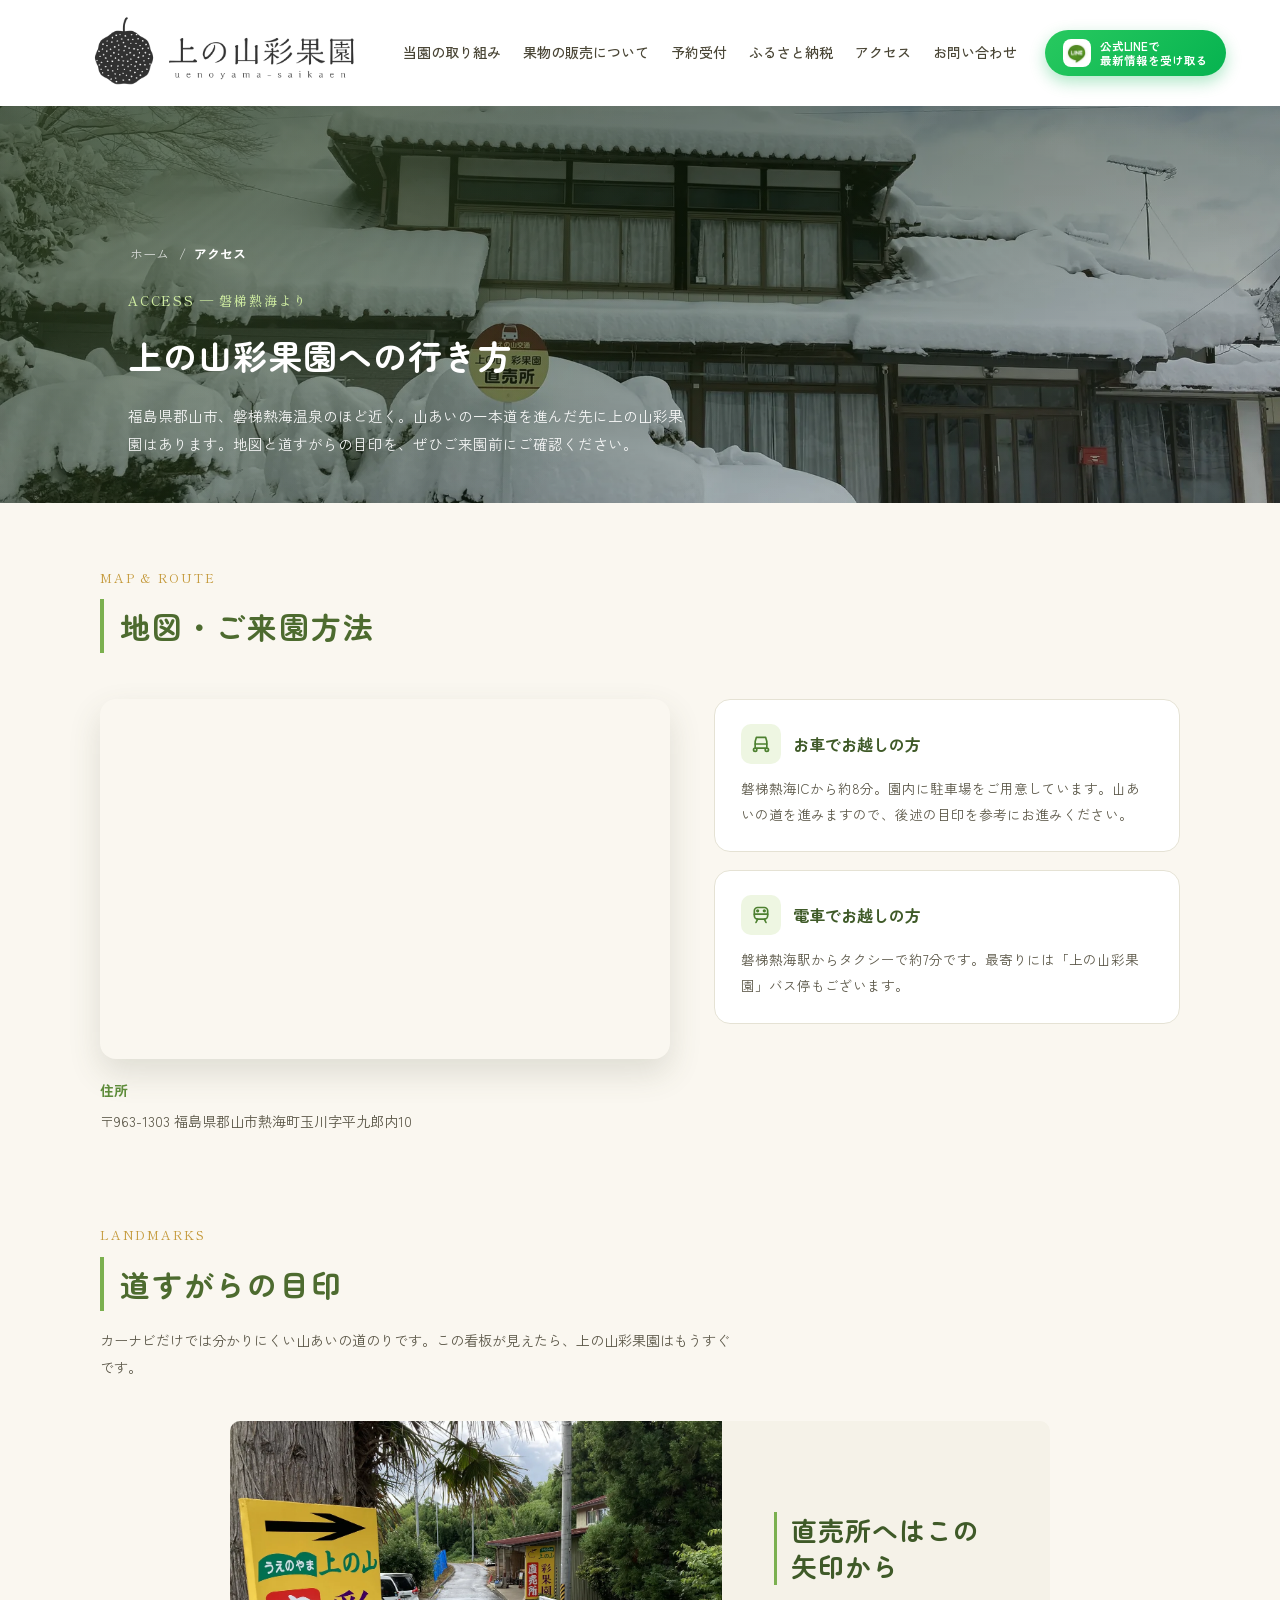
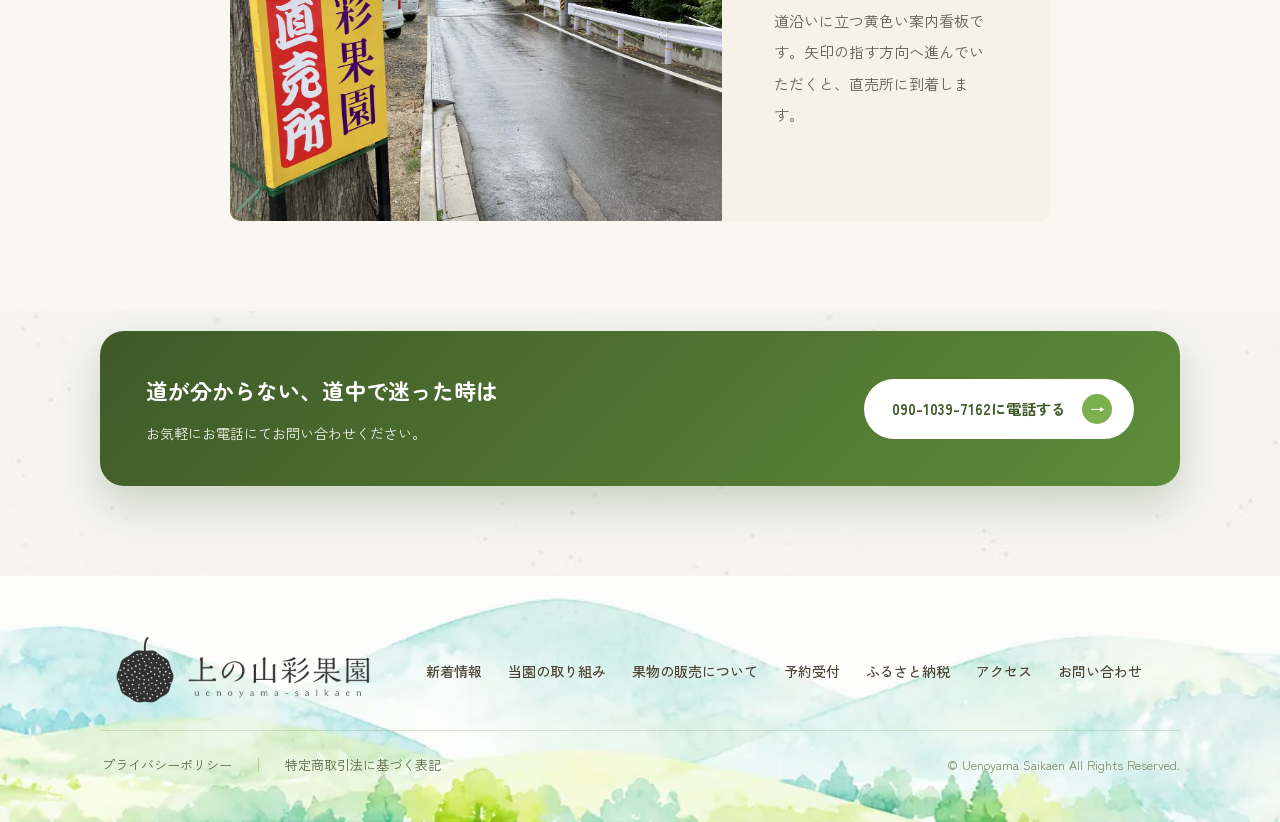
==== commit fe01cbed: "軽量化後" ====
--- a/access.html
+++ b/access.html
@@ -17,18 +17,18 @@
   <!-- ============ FLOATING FRUIT DECO ============ -->
   <div class="fruit-deco" aria-hidden="true">
     <!-- 左側：右端をコンテンツ左端に合わせる（right: 50vw + 540px） -->
-    <img src="assets/pear.png"   class="fruit-deco-item" style="right:calc(50vw + 540px);top:750px; width:620px;opacity:1;animation:fruitDrift1 7.8s ease-in-out infinite;">
-    <img src="assets/pear3.png"  class="fruit-deco-item" style="right:calc(50vw + 540px);top:1650px;width:448px;opacity:1;animation:fruitDrift3 9.1s ease-in-out 1.4s infinite;">
-    <img src="assets/pear2.png"  class="fruit-deco-item" style="right:calc(50vw + 540px);top:2550px;width:510px;opacity:1;animation:fruitDrift2 8.3s ease-in-out 0.7s infinite;">
+    <img src="assets/pear.webp"   class="fruit-deco-item" loading="lazy" style="right:calc(50vw + 540px);top:750px; width:620px;opacity:1;animation:fruitDrift1 7.8s ease-in-out infinite;">
+    <img src="assets/pear3.webp"  class="fruit-deco-item" loading="lazy" style="right:calc(50vw + 540px);top:1650px;width:448px;opacity:1;animation:fruitDrift3 9.1s ease-in-out 1.4s infinite;">
+    <img src="assets/pear2.webp"  class="fruit-deco-item" loading="lazy" style="right:calc(50vw + 540px);top:2550px;width:510px;opacity:1;animation:fruitDrift2 8.3s ease-in-out 0.7s infinite;">
     <!-- 右側：左端をコンテンツ右端に合わせる（left: 50vw + 540px） -->
-    <img src="assets/pear2.png"  class="fruit-deco-item" style="left:calc(50vw + 540px);top:1150px;width:540px;opacity:1;animation:fruitDrift3 8.6s ease-in-out 0.4s infinite;">
-    <img src="assets/apple.png"  class="fruit-deco-item" style="left:calc(50vw + 540px);top:2050px;width:460px;opacity:1;animation:fruitDrift1 9.4s ease-in-out 1.8s infinite;">
+    <img src="assets/pear2.webp"  class="fruit-deco-item" loading="lazy" style="left:calc(50vw + 540px);top:1150px;width:540px;opacity:1;animation:fruitDrift3 8.6s ease-in-out 0.4s infinite;">
+    <img src="assets/apple.webp"  class="fruit-deco-item" loading="lazy" style="left:calc(50vw + 540px);top:2050px;width:460px;opacity:1;animation:fruitDrift1 9.4s ease-in-out 1.8s infinite;">
   </div>
 
   <!-- ============ HEADER ============ -->
   <header id="site-header" style="position:sticky;top:0;z-index:50;background:transparent;box-shadow:none;">
     <div class="header-inner">
-      <a href="index.html" style="display:flex;flex-shrink:0;"><img src="assets/s1.png" alt="上の山彩果園" class="header-logo"></a>
+      <a href="index.html" style="display:flex;flex-shrink:0;"><img src="assets/s1_logo.png" alt="上の山彩果園" class="header-logo"></a>
       <nav class="header-nav">
         <a class="navlink" href="torikumi.html">当園の取り組み</a>
         <a class="navlink" href="hanbai.html">果物の販売について</a>
@@ -61,7 +61,7 @@
   </nav>
 
   <!-- ============ ページヒーロー ============ -->
-  <section class="access-hero" style="background:url('assets/winter.jpg') center 55%/cover no-repeat;">
+  <section class="access-hero" style="background:url('assets/winter.webp') center 55%/cover no-repeat;">
     <div style="position:absolute;inset:0;background:linear-gradient(160deg,rgba(15,30,8,0.72) 0%,rgba(20,40,10,0.42) 55%,rgba(20,40,10,0.15) 100%);"></div>
     <div class="access-hero-glow" aria-hidden="true"></div>
     <div style="max-width:1080px;margin:0 auto;padding:130px 28px 44px;position:relative;width:100%;">
@@ -128,7 +128,7 @@
 
       <div class="torikumi-stack reveal" style="max-width:820px;margin:0 auto;">
         <div class="torikumi-item">
-          <div class="torikumi-item-img"><img src="assets/tyokubaijo.jpg" alt="直売所への案内看板。矢印の方向へ進みます"></div>
+          <div class="torikumi-item-img"><img src="assets/tyokubaijo.webp" alt="直売所への案内看板。矢印の方向へ進みます" loading="lazy"></div>
           <div class="torikumi-item-body">
             <h3 class="torikumi-item-heading">直売所へはこの矢印から</h3>
             <p class="torikumi-item-text">道沿いに立つ黄色い案内看板です。矢印の指す方向へ進んでいただくと、直売所に到着します。</p>
@@ -153,10 +153,10 @@
   </section>
 
   <!-- ============ FOOTER ============ -->
-  <footer style="position:relative;background:url('assets/footer_mountains.png') bottom center/cover no-repeat;">
+  <footer style="position:relative;background:url('assets/footer_mountains.webp') bottom center/cover no-repeat;">
     <div style="background:linear-gradient(to bottom,rgba(249,246,238,0.20) 0%,rgba(244,240,226,0.05) 100%);padding:56px 28px 40px;">
       <div class="footer-main-row">
-        <img src="assets/s1.png" alt="上の山彩果園" style="height:80px;width:auto;display:block;">
+        <img src="assets/s1_logo.png" alt="上の山彩果園" style="height:80px;width:auto;display:block;">
         <nav style="display:flex;align-items:center;gap:22px;font-size:14px;font-weight:500;flex-wrap:wrap;">
           <a class="navlink" href="index.html#news">新着情報</a>
           <a class="navlink" href="torikumi.html">当園の取り組み</a>
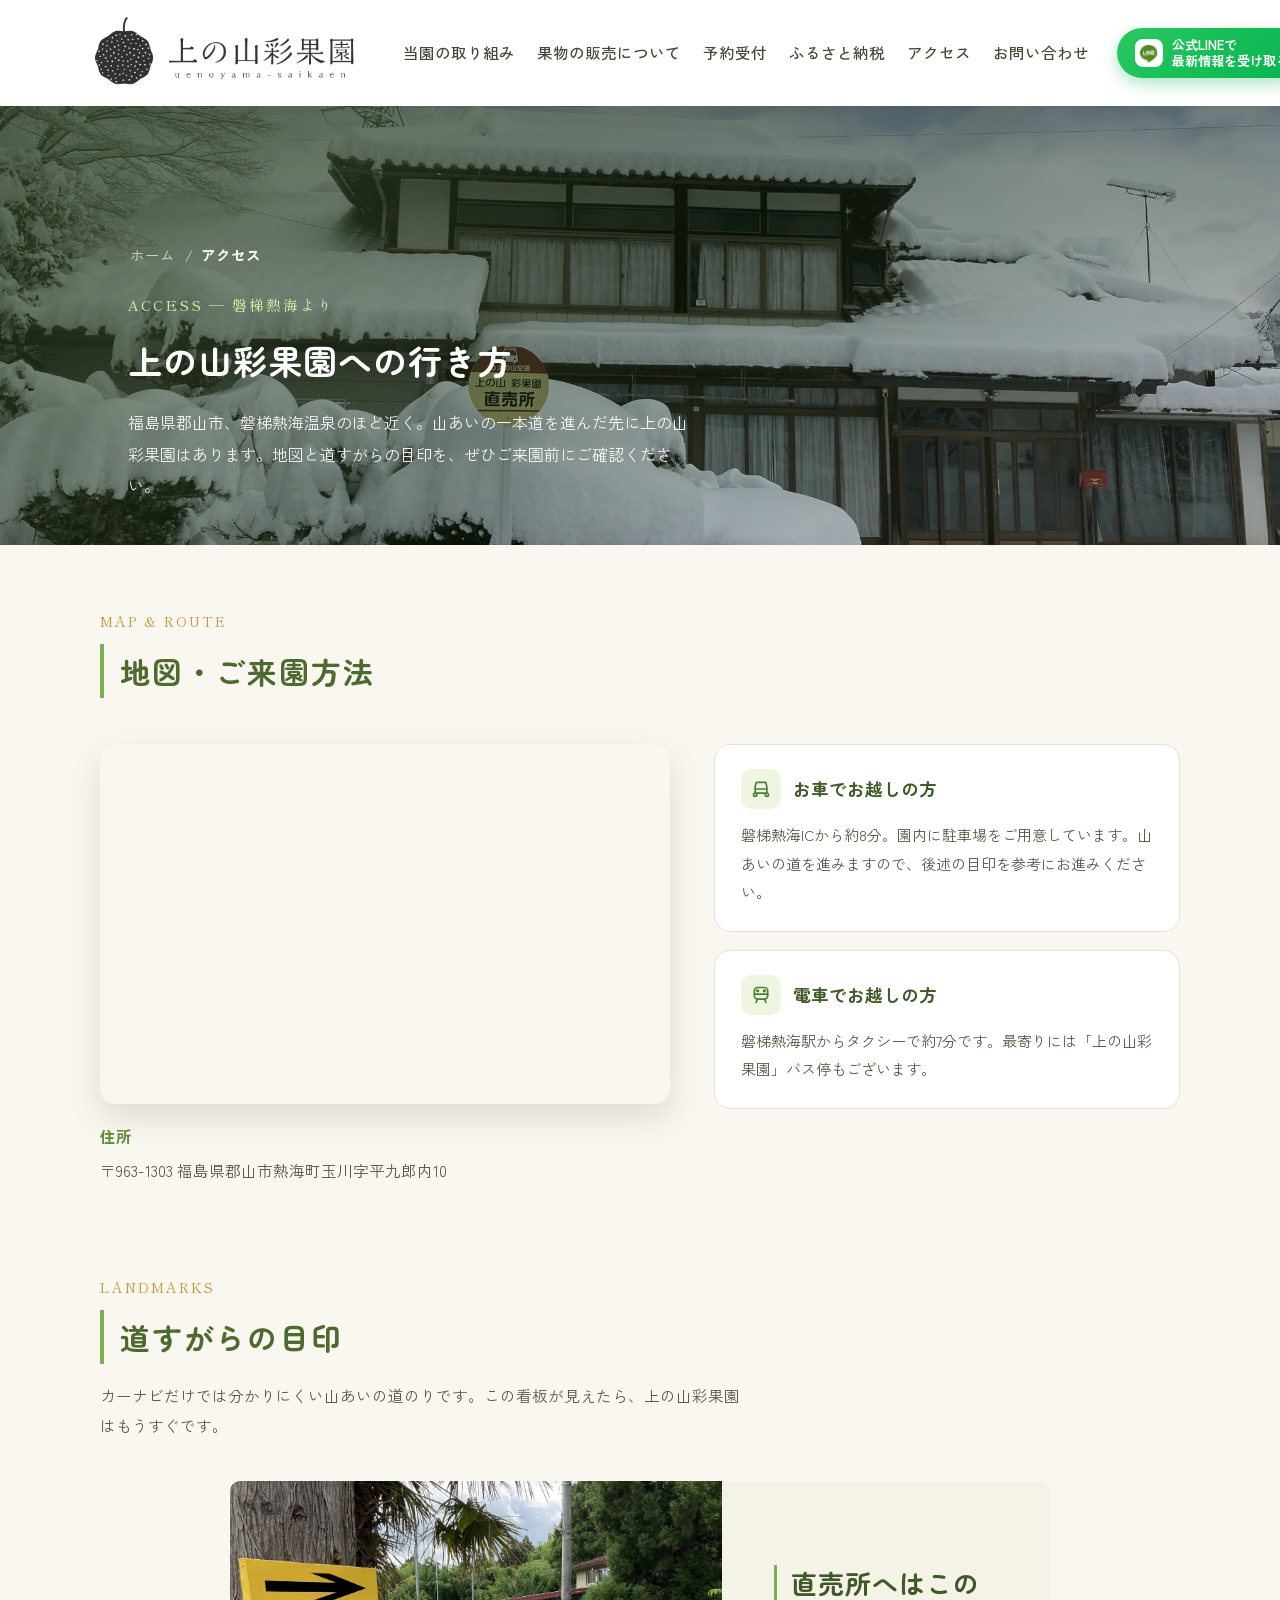
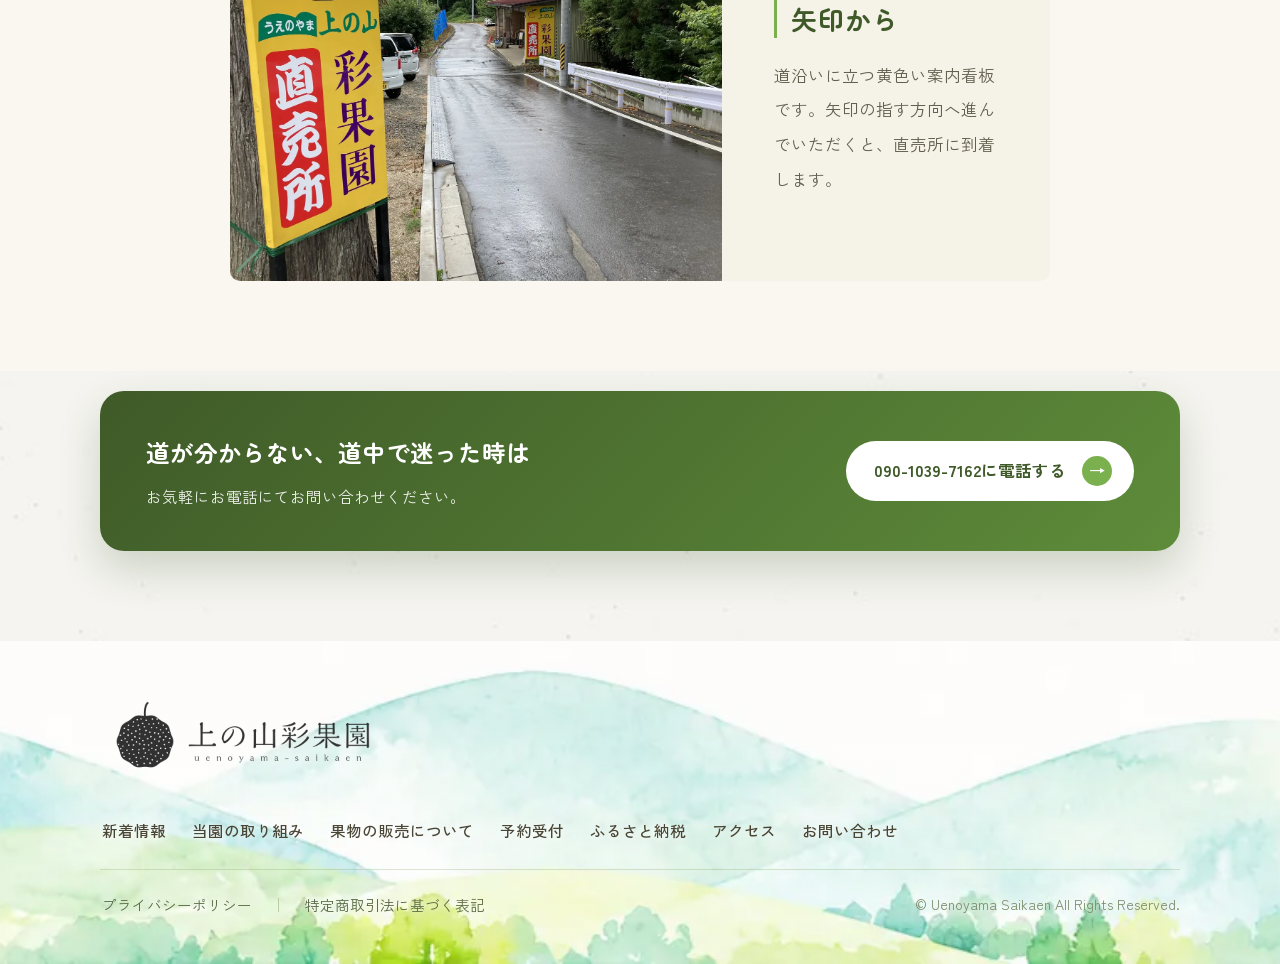
==== commit 424e2ec8: "文字サイズ変更・その他修正多数" ====
--- a/access.html
+++ b/access.html
@@ -39,7 +39,7 @@
       </nav>
       <a class="btn header-line-btn" href="https://lin.ee/VrmkUfU" style="flex-shrink:0;display:flex;align-items:center;gap:9px;background:linear-gradient(135deg,#28c95f,#06b350);color:#fff;text-decoration:none;padding:9px 18px;border-radius:30px;box-shadow:0 6px 16px rgba(6,179,80,0.32);">
         <span style="display:flex;align-items:center;justify-content:center;width:28px;height:28px;background:#fff;border-radius:8px;flex-shrink:0;"><img src="assets/s14.png" alt="LINE" style="height:22px;width:22px;display:block;"></span>
-        <span style="font-size:11.5px;font-weight:700;line-height:1.25;">公式LINEで<br>最新情報を受け取る</span>
+        <span style="font-size:13px;font-weight:700;line-height:1.25;">公式LINEで<br>最新情報を受け取る</span>
       </a>
       <button class="hamburger" aria-label="メニュー">
         <span></span><span></span><span></span>
@@ -65,14 +65,14 @@
     <div style="position:absolute;inset:0;background:linear-gradient(160deg,rgba(15,30,8,0.72) 0%,rgba(20,40,10,0.42) 55%,rgba(20,40,10,0.15) 100%);"></div>
     <div class="access-hero-glow" aria-hidden="true"></div>
     <div style="max-width:1080px;margin:0 auto;padding:130px 28px 44px;position:relative;width:100%;">
-      <nav aria-label="パンくずリスト" style="display:flex;align-items:center;gap:8px;font-size:13px;color:rgba(255,255,255,0.75);margin-bottom:18px;">
+      <nav aria-label="パンくずリスト" style="display:flex;align-items:center;gap:8px;font-size:14.5px;color:rgba(255,255,255,0.75);margin-bottom:18px;">
         <a href="index.html" class="navlink" style="color:rgba(255,255,255,0.75);text-shadow:none;">ホーム</a>
         <span aria-hidden="true">/</span>
         <span style="color:#fff;font-weight:700;">アクセス</span>
       </nav>
-      <span style="display:block;font-family:'Shippori Mincho',serif;font-size:13px;color:#cdeaa0;letter-spacing:.14em;margin-bottom:12px;font-weight:500;">ACCESS — 磐梯熱海より</span>
+      <span style="display:block;font-family:'Shippori Mincho',serif;font-size:14.5px;color:#cdeaa0;letter-spacing:.14em;margin-bottom:12px;font-weight:500;">ACCESS — 磐梯熱海より</span>
       <h1 style="font-family:'Zen Maru Gothic',sans-serif;font-weight:700;font-size:34px;color:#fff;margin:0 0 16px;letter-spacing:.03em;">上の山彩果園への行き方</h1>
-      <p style="max-width:560px;font-size:14.5px;color:rgba(255,255,255,0.92);margin:0;line-height:1.95;">福島県郡山市、磐梯熱海温泉のほど近く。山あいの一本道を進んだ先に上の山彩果園はあります。地図と道すがらの目印を、ぜひご来園前にご確認ください。</p>
+      <p style="max-width:560px;font-size:16px;color:rgba(255,255,255,0.92);margin:0;line-height:1.95;">福島県郡山市、磐梯熱海温泉のほど近く。山あいの一本道を進んだ先に上の山彩果園はあります。地図と道すがらの目印を、ぜひご来園前にご確認ください。</p>
     </div>
   </section>
 
@@ -87,7 +87,7 @@
       <div class="access-route-grid reveal">
         <div class="access-route-map">
           <iframe src="https://www.google.com/maps/embed?pb=!1m18!1m12!1m3!1d50651.857239009805!2d140.25688301543025!3d37.49043603010871!2m3!1f0!2f0!3f0!3m2!1i1024!2i768!4f13.1!3m3!1m2!1s0x60200dc65ce7b527%3A0xc777e54758d2aed3!2z5LiK44Gu5bGxIOW9qeaenOWckiAo44GG44GI44Gu44KE44G-IOOBleOBhOOBi-OBiOOCkyk!5e0!3m2!1sja!2sjp!4v1782180911327!5m2!1sja!2sjp" width="100%" height="360" style="border:0;border-radius:16px;box-shadow:0 14px 32px rgba(80,90,60,0.16);display:block;" allowfullscreen="" loading="lazy" referrerpolicy="no-referrer-when-downgrade"></iframe>
-          <div style="margin-top:18px;font-size:14px;line-height:1.9;">
+          <div style="margin-top:18px;font-size:15.5px;line-height:1.9;">
             <div style="font-weight:700;color:#5e8c3a;margin-bottom:4px;">住所</div>
             <div style="color:#5c5849;">〒963-1303 福島県郡山市熱海町玉川字平九郎内10</div>
           </div>
@@ -124,7 +124,7 @@
         <span class="section-title-eyebrow">LANDMARKS</span>
         <h2 class="section-title-bar">道すがらの目印</h2>
       </div>
-      <p style="max-width:640px;font-size:14px;color:#5c5849;line-height:1.95;margin:-30px 0 40px;">カーナビだけでは分かりにくい山あいの道のりです。この看板が見えたら、上の山彩果園はもうすぐです。</p>
+      <p style="max-width:640px;font-size:15.5px;color:#5c5849;line-height:1.95;margin:-30px 0 40px;">カーナビだけでは分かりにくい山あいの道のりです。この看板が見えたら、上の山彩果園はもうすぐです。</p>
 
       <div class="torikumi-stack reveal" style="max-width:820px;margin:0 auto;">
         <div class="torikumi-item">
@@ -142,10 +142,10 @@
   <section style="position:relative;padding:20px 28px 90px;background:transparent;">
     <div class="reveal" style="max-width:1080px;margin:0 auto;background:linear-gradient(135deg,#3f5a28,#5e8c3a);border-radius:24px;padding:40px 46px;display:flex;align-items:center;justify-content:space-between;gap:28px;flex-wrap:wrap;box-shadow:0 18px 40px rgba(60,90,40,0.22);">
       <div>
-        <h2 style="font-family:'Zen Maru Gothic',sans-serif;font-weight:700;font-size:22px;color:#fff;margin:0 0 10px;">道が分からない、道中で迷った時は</h2>
-        <p style="font-size:14px;color:rgba(255,255,255,0.9);margin:0;">お気軽にお電話にてお問い合わせください。</p>
+        <h2 style="font-family:'Zen Maru Gothic',sans-serif;font-weight:700;font-size:23.5px;color:#fff;margin:0 0 10px;">道が分からない、道中で迷った時は</h2>
+        <p style="font-size:15.5px;color:rgba(255,255,255,0.9);margin:0;">お気軽にお電話にてお問い合わせください。</p>
       </div>
-      <a class="btn" href="tel:09010397162" style="display:flex;align-items:center;gap:16px;background:#fff;color:#3f5a28;text-decoration:none;font-weight:700;font-size:15px;padding:15px 22px 15px 28px;border-radius:36px;flex-shrink:0;">
+      <a class="btn" href="tel:09010397162" style="display:flex;align-items:center;gap:16px;background:#fff;color:#3f5a28;text-decoration:none;font-weight:700;font-size:16.5px;padding:15px 22px 15px 28px;border-radius:36px;flex-shrink:0;">
         090-1039-7162に電話する
         <span style="display:flex;align-items:center;justify-content:center;width:30px;height:30px;border-radius:50%;background:#7bb04f;color:#fff;">→</span>
       </a>
@@ -157,7 +157,7 @@
     <div style="background:linear-gradient(to bottom,rgba(249,246,238,0.20) 0%,rgba(244,240,226,0.05) 100%);padding:56px 28px 40px;">
       <div class="footer-main-row">
         <img src="assets/s1_logo.png" alt="上の山彩果園" style="height:80px;width:auto;display:block;">
-        <nav style="display:flex;align-items:center;gap:22px;font-size:14px;font-weight:500;flex-wrap:wrap;">
+        <nav style="display:flex;align-items:center;gap:22px;font-size:15.5px;font-weight:500;flex-wrap:wrap;">
           <a class="navlink" href="index.html#news">新着情報</a>
           <a class="navlink" href="torikumi.html">当園の取り組み</a>
           <a class="navlink" href="hanbai.html">果物の販売について</a>
@@ -168,10 +168,10 @@
         </nav>
       </div>
       <div class="footer-bottom-row">
-        <a class="navlink" href="privacy.html" style="font-size:13px;color:#5a6a44;">プライバシーポリシー</a>
+        <a class="navlink" href="privacy.html" style="font-size:14.5px;color:#5a6a44;">プライバシーポリシー</a>
         <span style="width:1px;height:14px;background:rgba(120,150,80,0.4);"></span>
-        <a class="navlink" href="law.html" style="font-size:13px;color:#5a6a44;">特定商取引法に基づく表記</a>
-        <span style="margin-left:auto;font-size:12.5px;color:#7d8a6b;">© Uenoyama Saikaen All Rights Reserved.</span>
+        <a class="navlink" href="law.html" style="font-size:14.5px;color:#5a6a44;">特定商取引法に基づく表記</a>
+        <span style="margin-left:auto;font-size:14px;color:#7d8a6b;">© Uenoyama Saikaen All Rights Reserved.</span>
       </div>
     </div>
   </footer>
--- a/style.css
+++ b/style.css
@@ -19,32 +19,32 @@
 .news-row:last-child{border-bottom:none;}
 .news-row:hover{background:#f7fbf1;}
 .news-meta{display:flex;align-items:center;gap:12px;flex-shrink:0;}
-.news-title{font-size:15px;color:#3f4a33;font-weight:500;flex:1;min-width:0;}
-.news-arrow{margin-left:auto;flex-shrink:0;display:flex;align-items:center;justify-content:center;width:26px;height:26px;border-radius:50%;background:#edf3e4;color:#5e8c3a;font-size:12px;}
+.news-title{font-size:16.5px;color:#3f4a33;font-weight:500;flex:1;min-width:0;}
+.news-arrow{margin-left:auto;flex-shrink:0;display:flex;align-items:center;justify-content:center;width:26px;height:26px;border-radius:50%;background:#edf3e4;color:#5e8c3a;font-size:13.5px;}
 
 /* ── News cards (expandable, with body content) ── */
 details.news-card>summary{list-style:none;cursor:pointer;}
 details.news-card>summary::-webkit-details-marker{display:none;}
 details.news-card[open]>summary .news-arrow{transform:rotate(45deg);}
-.news-card-body{padding:4px 28px 28px;border-bottom:1px solid #edf3e4;font-size:14px;color:#5c5849;line-height:2;}
+.news-card-body{padding:4px 28px 28px;border-bottom:1px solid #edf3e4;font-size:15.5px;color:#5c5849;line-height:2;}
 .news-card-body p{margin:0 0 16px;}
 .news-card-body p:last-child{margin-bottom:0;}
 .news-card-facts{margin:0 0 18px;}
 .news-card-facts-row{display:flex;gap:16px;padding:8px 0;border-bottom:1px dashed #e6dfc8;}
 .news-card-facts-row:last-child{border-bottom:none;}
-.news-card-facts-label{flex:0 0 84px;font-weight:700;color:#4d6b2f;font-size:13.5px;}
-.news-card-facts-value{flex:1;color:#5c5849;font-size:13.5px;line-height:1.8;}
+.news-card-facts-label{flex:0 0 84px;font-weight:700;color:#4d6b2f;font-size:15px;}
+.news-card-facts-value{flex:1;color:#5c5849;font-size:15px;line-height:1.8;}
 .news-card-notice{background:#f7f9f0;border:1px solid #e2ebd4;border-radius:12px;padding:18px 22px;margin:18px 0;}
-.news-card-notice-title{font-weight:700;color:#4d6b2f;font-size:13.5px;margin:0 0 10px;}
-.news-card-notice p{margin:0 0 10px;font-size:13.5px;line-height:1.85;}
+.news-card-notice-title{font-weight:700;color:#4d6b2f;font-size:15px;margin:0 0 10px;}
+.news-card-notice p{margin:0 0 10px;font-size:15px;line-height:1.85;}
 .news-card-notice p:last-child{margin-bottom:0;}
-.news-card-notice ul{margin:0;padding-left:1.2em;font-size:13.5px;line-height:1.9;color:#5c5849;}
+.news-card-notice ul{margin:0;padding-left:1.2em;font-size:15px;line-height:1.9;color:#5c5849;}
 .news-card-notice li{margin-bottom:6px;}
 .news-card-notice li:last-child{margin-bottom:0;}
 
 /* ── Layout classes ── */
 .header-inner{max-width:1180px;margin:0 auto;padding:12px 28px;display:flex;align-items:center;gap:26px;position:relative;}
-.header-nav{margin-left:auto;display:flex;align-items:center;gap:18px;font-size:14px;font-weight:500;white-space:nowrap;}
+.header-nav{margin-left:auto;display:flex;align-items:center;gap:18px;font-size:15.5px;font-weight:500;white-space:nowrap;}
 .header-logo{height:82px;width:auto;display:block;}
 .hero-slide-syuukaku{object-position:center;}
 .hero-grid{max-width:1180px;margin:0 auto;padding:60px 28px 80px;display:grid;grid-template-columns:1.08fr 0.92fr;gap:40px;align-items:center;position:relative;z-index:2;}
@@ -61,7 +61,7 @@
 .torikumi-item--rev .torikumi-item-body{background:#edf4e2;}
 
 .torikumi-item-heading{font-family:'Zen Maru Gothic',sans-serif;font-weight:700;font-size:26px;color:#3f5a28;margin:0 0 20px;line-height:1.4;letter-spacing:.04em;padding-left:14px;border-left:3px solid #7bb04f;}
-.torikumi-item-text{font-size:15px;color:#62604f;margin:0;line-height:2.1;}
+.torikumi-item-text{font-size:16.5px;color:#62604f;margin:0;line-height:2.1;}
 .hanbai-content-grid{display:grid;grid-template-columns:0.95fr 1.05fr;gap:40px;align-items:center;position:relative;z-index:2;}
 .variety-grid{display:grid;grid-template-columns:repeat(6,1fr);gap:14px;margin-top:42px;position:relative;z-index:2;}
 .cards-grid{max-width:1080px;margin:0 auto;display:grid;grid-template-columns:1fr 1fr 1.15fr;gap:24px;align-items:stretch;}
@@ -82,7 +82,7 @@
 .hamburger.open span:nth-child(3){transform:translateY(-8px) rotate(-45deg);}
 .mobile-menu{display:none;position:fixed;top:93px;left:0;right:0;background:rgba(255,255,255,0.97);backdrop-filter:blur(8px);box-shadow:0 8px 24px rgba(90,120,60,0.12);z-index:49;flex-direction:column;padding:6px 28px 20px;}
 .mobile-menu.open{display:flex;}
-.mobile-menu a{display:block;padding:14px 4px;font-size:16px;font-weight:500;color:#4a4636;text-decoration:none;border-bottom:1px solid #edf3e4;}
+.mobile-menu a{display:block;padding:14px 4px;font-size:17.5px;font-weight:500;color:#4a4636;text-decoration:none;border-bottom:1px solid #edf3e4;}
 .mobile-menu a:last-child{border-bottom:none;}
 .mobile-menu a:hover{color:#5e8c3a;}
 
@@ -90,32 +90,56 @@
 .hcal{overflow-x:auto;-webkit-overflow-scrolling:touch;}
 .hcal-inner{min-width:520px;}
 .hcal-grid-header{display:grid;grid-template-columns:148px repeat(5,1fr);gap:3px;margin-bottom:6px;}
-.hcal-mth{display:flex;align-items:center;justify-content:center;font-family:'Shippori Mincho',serif;font-size:15px;font-weight:600;padding:7px 4px;border-radius:6px;}
+.hcal-mth{display:flex;align-items:center;justify-content:center;font-family:'Shippori Mincho',serif;font-size:16.5px;font-weight:600;padding:7px 4px;border-radius:6px;}
 .hcal-mth-aug{background:#e8f4d9;color:#4d6b2f;}
 .hcal-mth-sep{background:#f5f0e0;color:#7a6020;}
 .hcal-mth-oct{background:#f0e8d4;color:#8a5020;}
 .hcal-mth-nov{background:#e4efd4;color:#4a6830;}
 .hcal-mth-dec{background:#e6e2d8;color:#605848;}
 .hcal-cat-row{display:flex;align-items:center;gap:10px;padding:14px 0 4px;}
-.hcal-cat-label{font-family:'Shippori Mincho',serif;font-size:11.5px;color:#8a6020;letter-spacing:.1em;white-space:nowrap;}
+.hcal-cat-label{font-family:'Shippori Mincho',serif;font-size:13px;color:#8a6020;letter-spacing:.1em;white-space:nowrap;}
 .hcal-cat-line{flex:1;height:1px;background:rgba(180,155,80,0.22);}
 .hcal-vrow{display:grid;grid-template-columns:148px repeat(5,1fr);gap:3px;min-height:50px;align-items:center;border-radius:6px;padding:3px 0;}
 .hcal-vrow:hover{background:rgba(238,248,228,0.55);}
 .hcal-vname{grid-column:1;display:flex;flex-direction:column;gap:2px;padding-right:10px;}
-.hcal-vname>span:first-child{font-size:13px;color:#3a4230;font-weight:700;font-family:'Zen Maru Gothic',sans-serif;white-space:nowrap;}
-.hcal-period{font-size:9.5px;color:#8a6020;font-weight:600;}
-.hcal-desc{font-size:9.5px;color:#8a8470;line-height:1.35;}
+.hcal-vname>span:first-child{font-size:14.5px;color:#3a4230;font-weight:700;font-family:'Zen Maru Gothic',sans-serif;white-space:nowrap;}
+.hcal-period{font-size:11px;color:#8a6020;font-weight:600;}
+.hcal-desc{font-size:11px;color:#8a8470;line-height:1.35;}
 .hcal-bar{border-radius:20px;height:26px;display:flex;align-items:center;gap:5px;padding:0 9px;overflow:hidden;align-self:center;}
 .hcal-bar-nashi{background:linear-gradient(90deg,#7bb04f,#4d8030);}
 .hcal-bar-seiyou{background:linear-gradient(90deg,#d4b04a,#b89030);}
 .hcal-bar-ringo{background:linear-gradient(90deg,#d4876a,#b86040);}
 .hcal-bar-teishi{background:rgba(190,188,178,0.3);border:1.5px dashed rgba(160,158,148,0.5);}
-.hcal-badge-limited{font-size:9px;background:rgba(255,255,255,0.22);color:#fff;border-radius:10px;padding:1px 6px;white-space:nowrap;flex-shrink:0;}
-.hcal-badge-teishi{font-size:9px;background:rgba(160,158,148,0.12);color:#a0a098;border:1px solid rgba(160,158,148,0.3);border-radius:10px;padding:1px 6px;white-space:nowrap;flex-shrink:0;}
+.hcal-badge-limited{font-size:10.5px;background:rgba(255,255,255,0.22);color:#fff;border-radius:10px;padding:1px 6px;white-space:nowrap;flex-shrink:0;}
+.hcal-badge-teishi{font-size:10.5px;background:rgba(160,158,148,0.12);color:#a0a098;border:1px solid rgba(160,158,148,0.3);border-radius:10px;padding:1px 6px;white-space:nowrap;flex-shrink:0;}
+
+/* ── Lightbox (zoomable images) ── */
+.lightbox-img{cursor:zoom-in;}
+.lightbox-hint{position:absolute;right:32px;bottom:32px;display:inline-flex;align-items:center;gap:6px;background:rgba(30,40,20,0.72);color:#fff;font-size:12.5px;font-weight:500;letter-spacing:.02em;padding:7px 14px 7px 12px;border-radius:20px;pointer-events:none;backdrop-filter:blur(3px);}
+@media (max-width:768px){
+  .lightbox-hint{right:24px;bottom:24px;font-size:11.5px;padding:6px 12px 6px 10px;}
+}
+.lightbox-overlay{position:fixed;inset:0;background:rgba(18,22,12,0.88);display:flex;align-items:center;justify-content:center;padding:48px;z-index:200;opacity:0;visibility:hidden;transition:opacity .25s ease;}
+.lightbox-overlay.open{opacity:1;visibility:visible;}
+.lightbox-overlay-img{max-width:100%;max-height:100%;border-radius:10px;box-shadow:0 24px 64px rgba(0,0,0,0.45);display:block;}
+.lightbox-close{position:absolute;top:22px;right:26px;width:46px;height:46px;border-radius:50%;background:rgba(255,255,255,0.12);border:1px solid rgba(255,255,255,0.3);color:#fff;font-size:22px;line-height:1;cursor:pointer;display:flex;align-items:center;justify-content:center;transition:background .18s;}
+.lightbox-close:hover{background:rgba(255,255,255,0.24);}
+@media (max-width:768px){
+  .lightbox-overlay{padding:16px 16px 60px;}
+  .lightbox-close{top:12px;right:14px;width:42px;height:42px;font-size:20px;}
+}
+
+/* ── Store hours banner ── */
+.hours-grid-item{border-left:1px solid rgba(255,255,255,0.16);padding-left:28px;}
+@media (max-width:768px){
+  .hours-card{padding:30px 24px 28px !important;border-radius:20px !important;}
+  .hours-grid{grid-template-columns:1fr !important;gap:20px !important;}
+  .hours-grid-item{border-left:none;padding-left:0;border-top:1px solid rgba(255,255,255,0.16);padding-top:18px;}
+}
 
 /* ── Section title variant (left-aligned with vertical bar) ── */
 .section-title-left{margin-bottom:46px;}
-.section-title-eyebrow{display:block;font-family:'Shippori Mincho',serif;font-size:12.5px;color:#c4993a;letter-spacing:.14em;margin-bottom:10px;}
+.section-title-eyebrow{display:block;font-family:'Shippori Mincho',serif;font-size:14px;color:#c4993a;letter-spacing:.14em;margin-bottom:10px;}
 .section-title-bar{font-family:'Zen Maru Gothic',sans-serif;font-weight:700;font-size:30px;color:#4d6b2f;margin:0;padding-left:16px;border-left:4px solid #7bb04f;letter-spacing:.06em;}
 
 /* ── Scroll Reveal ── */
@@ -184,7 +208,7 @@
   section{padding-left:16px !important;padding-right:16px !important;}
 
   /* section title variant */
-  .section-title-bar{font-size:22px;}
+  .section-title-bar{font-size:23.5px;}
 }
 
 @media (max-width:480px){
@@ -272,28 +296,28 @@
 .form-card{background:#fff;border:1.5px solid #e2ebd4;border-radius:22px;padding:44px 46px;box-shadow:0 12px 30px rgba(90,120,60,0.08);}
 .form-section{margin-bottom:36px;}
 .form-section:last-of-type{margin-bottom:0;}
-.form-section-heading{font-family:'Zen Maru Gothic',sans-serif;font-weight:700;font-size:15px;color:#4d6b2f;margin:0 0 20px;padding-left:12px;border-left:3px solid #7bb04f;}
+.form-section-heading{font-family:'Zen Maru Gothic',sans-serif;font-weight:700;font-size:16.5px;color:#4d6b2f;margin:0 0 20px;padding-left:12px;border-left:3px solid #7bb04f;}
 .form-grid-2{display:grid;grid-template-columns:1fr 1fr;gap:24px;}
 .form-field{display:flex;flex-direction:column;gap:8px;margin-bottom:22px;}
 .form-field:last-child{margin-bottom:0;}
-.form-field label{font-size:13.5px;font-weight:700;color:#4a4636;display:flex;align-items:center;gap:8px;}
-.form-required{font-size:10.5px;font-weight:700;color:#fff;background:#c96a4a;border-radius:10px;padding:2px 8px;letter-spacing:.04em;}
-.form-optional{font-size:10.5px;font-weight:700;color:#8a8470;background:#f0ece0;border-radius:10px;padding:2px 8px;letter-spacing:.04em;}
-.form-input,.form-textarea,.form-select{font-family:'Zen Kaku Gothic New',sans-serif;font-size:14.5px;color:#3f4a33;background:#faf9f4;border:1.5px solid #e5e2d4;border-radius:10px;padding:12px 16px;transition:border-color .18s,background .18s;width:100%;}
+.form-field label{font-size:15px;font-weight:700;color:#4a4636;display:flex;align-items:center;gap:8px;}
+.form-required{font-size:12px;font-weight:700;color:#fff;background:#c96a4a;border-radius:10px;padding:2px 8px;letter-spacing:.04em;}
+.form-optional{font-size:12px;font-weight:700;color:#8a8470;background:#f0ece0;border-radius:10px;padding:2px 8px;letter-spacing:.04em;}
+.form-input,.form-textarea,.form-select{font-family:'Zen Kaku Gothic New',sans-serif;font-size:16px;color:#3f4a33;background:#faf9f4;border:1.5px solid #e5e2d4;border-radius:10px;padding:12px 16px;transition:border-color .18s,background .18s;width:100%;}
 .form-input:focus,.form-textarea:focus,.form-select:focus{outline:none;border-color:#7bb04f;background:#fff;}
 .form-textarea{resize:vertical;min-height:96px;line-height:1.7;}
-.form-hint{font-size:12px;color:#8a8470;}
+.form-hint{font-size:13.5px;color:#8a8470;}
 .variety-chips{display:flex;flex-wrap:wrap;gap:10px;}
-.variety-chip{position:relative;display:inline-flex;align-items:center;font-size:13.5px;font-weight:600;color:#5c5849;background:#faf9f4;border:1.5px solid #e5e2d4;border-radius:22px;padding:9px 18px;cursor:pointer;transition:background .18s,border-color .18s,color .18s;}
+.variety-chip{position:relative;display:inline-flex;align-items:center;font-size:15px;font-weight:600;color:#5c5849;background:#faf9f4;border:1.5px solid #e5e2d4;border-radius:22px;padding:9px 18px;cursor:pointer;transition:background .18s,border-color .18s,color .18s;}
 .variety-chip input{position:absolute;opacity:0;width:0;height:0;}
 .variety-chip.checked{background:#4d6b2f;border-color:#4d6b2f;color:#fff;}
 .form-radio-group{display:flex;flex-wrap:wrap;gap:12px;}
-.form-radio{position:relative;display:inline-flex;align-items:center;gap:9px;font-size:14px;font-weight:600;color:#3f4a33;background:#faf9f4;border:1.5px solid #e5e2d4;border-radius:12px;padding:12px 18px;cursor:pointer;flex:1;min-width:180px;transition:border-color .18s,background .18s;}
+.form-radio{position:relative;display:inline-flex;align-items:center;gap:9px;font-size:15.5px;font-weight:600;color:#3f4a33;background:#faf9f4;border:1.5px solid #e5e2d4;border-radius:12px;padding:12px 18px;cursor:pointer;flex:1;min-width:180px;transition:border-color .18s,background .18s;}
 .form-radio input{accent-color:#4d6b2f;width:16px;height:16px;flex-shrink:0;}
 .form-radio.checked{border-color:#7bb04f;background:#f4faee;}
-.form-consent{display:flex;align-items:flex-start;gap:12px;font-size:13.5px;color:#5c5849;line-height:1.7;}
+.form-consent{display:flex;align-items:flex-start;gap:12px;font-size:15px;color:#5c5849;line-height:1.7;}
 .form-consent input{margin-top:3px;accent-color:#4d6b2f;width:16px;height:16px;flex-shrink:0;}
-.form-submit-btn{width:100%;display:flex;align-items:center;justify-content:center;gap:12px;background:#4d6b2f;color:#fff;border:none;text-decoration:none;font-weight:700;font-size:16px;padding:17px 28px;border-radius:34px;cursor:pointer;box-shadow:0 10px 24px rgba(77,107,47,0.28);}
+.form-submit-btn{width:100%;display:flex;align-items:center;justify-content:center;gap:12px;background:#4d6b2f;color:#fff;border:none;text-decoration:none;font-weight:700;font-size:17.5px;padding:17px 28px;border-radius:34px;cursor:pointer;box-shadow:0 10px 24px rgba(77,107,47,0.28);}
 .form-submit-btn:disabled{opacity:.55;cursor:not-allowed;}
 .form-success{display:none;text-align:center;padding:20px 6px 6px;}
 .form-success.visible{display:block;}
@@ -303,9 +327,9 @@
 .dest-block{background:#faf9f4;border:1.5px solid #e5e2d4;border-radius:14px;padding:20px 20px 4px;margin-bottom:14px;}
 .dest-block .form-grid-2{margin-bottom:0;}
 .dest-block-head{display:flex;align-items:center;justify-content:space-between;gap:12px;margin-bottom:14px;}
-.dest-block-title{font-family:'Zen Maru Gothic',sans-serif;font-weight:700;font-size:13px;color:#4d6b2f;}
-.dest-remove-btn{background:none;border:none;color:#a3392f;font-size:12px;font-weight:700;cursor:pointer;padding:2px 4px;text-decoration:underline;}
-.dest-add-btn{display:inline-flex;align-items:center;gap:6px;background:#fff;border:1.5px solid #7bb04f;color:#4d6b2f;font-weight:700;font-size:13px;padding:10px 20px;border-radius:24px;cursor:pointer;transition:background .18s,color .18s;}
+.dest-block-title{font-family:'Zen Maru Gothic',sans-serif;font-weight:700;font-size:14.5px;color:#4d6b2f;}
+.dest-remove-btn{background:none;border:none;color:#a3392f;font-size:13.5px;font-weight:700;cursor:pointer;padding:2px 4px;text-decoration:underline;}
+.dest-add-btn{display:inline-flex;align-items:center;gap:6px;background:#fff;border:1.5px solid #7bb04f;color:#4d6b2f;font-weight:700;font-size:14.5px;padding:10px 20px;border-radius:24px;cursor:pointer;transition:background .18s,color .18s;}
 .dest-add-btn:hover{background:#eef6e2;}
 .dest-add-btn:disabled{opacity:.5;cursor:not-allowed;}
 
@@ -313,28 +337,28 @@
   .form-card{padding:30px 22px;}
   .form-grid-2{grid-template-columns:1fr;gap:0;}
   .form-radio-group{display:grid;grid-template-columns:1fr 1fr;gap:10px;}
-  .form-radio{flex:none;min-width:0;padding:12px 14px;font-size:13.5px;}
+  .form-radio{flex:none;min-width:0;padding:12px 14px;font-size:15px;}
 }
 
 /* ── Product list page ── */
 .product-cat-heading{display:flex;align-items:center;gap:12px;margin:0 0 22px;}
 .product-cat-heading:not(:first-child){margin-top:54px;}
-.product-cat-label{font-family:'Zen Maru Gothic',sans-serif;font-weight:700;font-size:19px;color:#4d6b2f;white-space:nowrap;}
+.product-cat-label{font-family:'Zen Maru Gothic',sans-serif;font-weight:700;font-size:20.5px;color:#4d6b2f;white-space:nowrap;}
 .product-cat-line{flex:1;height:1px;background:linear-gradient(90deg,rgba(123,176,79,0.35),transparent);}
 .product-grid{display:grid;grid-template-columns:repeat(3,1fr);gap:22px;}
 .product-card{position:relative;display:flex;flex-direction:column;background:#fff;border:1.5px solid #e5e2d4;border-radius:18px;padding:26px 24px 24px;overflow:hidden;transition:transform .2s,box-shadow .2s,border-color .2s;}
 .product-card::before{content:'';position:absolute;top:0;left:0;right:0;height:4px;background:var(--fc,#7bb04f);}
 .product-card:hover{transform:translateY(-4px);box-shadow:0 14px 28px rgba(90,80,40,0.12);border-color:#d8d3c0;}
 .product-card-head{display:flex;align-items:flex-start;justify-content:space-between;gap:10px;margin-bottom:12px;}
-.product-card-name{font-family:'Zen Maru Gothic',sans-serif;font-weight:700;font-size:18px;color:#3f4a33;line-height:1.4;}
-.product-badge{font-size:10.5px;font-weight:700;border-radius:10px;padding:3px 10px;white-space:nowrap;flex-shrink:0;letter-spacing:.02em;margin-top:2px;}
+.product-card-name{font-family:'Zen Maru Gothic',sans-serif;font-weight:700;font-size:19.5px;color:#3f4a33;line-height:1.4;}
+.product-badge{font-size:12px;font-weight:700;border-radius:10px;padding:3px 10px;white-space:nowrap;flex-shrink:0;letter-spacing:.02em;margin-top:2px;}
 .product-badge-open{background:#eef6e2;color:#4d6b2f;}
 .product-badge-limited{background:#fbf1da;color:#a67a1e;}
 .product-badge-sold{background:#f0ece0;color:#8a8470;}
-.product-card-season{display:inline-flex;align-items:center;font-size:12px;color:#8a8470;background:#faf9f4;border-radius:20px;padding:4px 12px;margin-bottom:14px;width:fit-content;}
-.product-card-desc{font-size:13.5px;color:#5c5849;line-height:1.85;margin:0 0 20px;flex:1;}
-.product-card-cta{display:inline-flex;align-items:center;gap:8px;font-size:13px;font-weight:700;color:#4d6b2f;text-decoration:none;}
-.product-card-cta span{width:24px;height:24px;border-radius:50%;background:#eef6e2;display:flex;align-items:center;justify-content:center;font-size:11px;transition:background .18s,color .18s,transform .2s;}
+.product-card-season{display:inline-flex;align-items:center;font-size:13.5px;color:#8a8470;background:#faf9f4;border-radius:20px;padding:4px 12px;margin-bottom:14px;width:fit-content;}
+.product-card-desc{font-size:15px;color:#5c5849;line-height:1.85;margin:0 0 20px;flex:1;}
+.product-card-cta{display:inline-flex;align-items:center;gap:8px;font-size:14.5px;font-weight:700;color:#4d6b2f;text-decoration:none;}
+.product-card-cta span{width:24px;height:24px;border-radius:50%;background:#eef6e2;display:flex;align-items:center;justify-content:center;font-size:12.5px;transition:background .18s,color .18s,transform .2s;}
 .product-card:hover .product-card-cta span{background:#4d6b2f;color:#fff;transform:translate(2px,-2px);}
 .product-card-cta.sold{color:#a09c8c;pointer-events:none;}
 .product-card-cta.sold span{background:#f0ece0;color:#a09c8c;}
@@ -347,9 +371,9 @@
 }
 
 /* ── Law (特定商取引法) page ── */
-.law-table{width:100%;border-collapse:collapse;font-size:14.5px;color:#5c5849;line-height:2;}
+.law-table{width:100%;border-collapse:collapse;font-size:16px;color:#5c5849;line-height:2;}
 .law-table th,.law-table td{padding:26px 28px;border-bottom:1px solid #ece6d2;text-align:left;vertical-align:top;}
-.law-table th{width:200px;font-family:'Zen Maru Gothic',sans-serif;font-weight:700;font-size:13.5px;color:#4d6b2f;background:#faf9f4;white-space:nowrap;padding-right:20px;}
+.law-table th{width:200px;font-family:'Zen Maru Gothic',sans-serif;font-weight:700;font-size:15px;color:#4d6b2f;background:#faf9f4;white-space:nowrap;padding-right:20px;}
 .law-table td{padding-left:30px;}
 .law-table tr:first-child th,.law-table tr:first-child td{padding-top:6px;}
 .law-table tr:last-child th,.law-table tr:last-child td{border-bottom:none;padding-bottom:6px;}
@@ -364,25 +388,25 @@
 
 /* ── Furusato nozei page ── */
 .furusato-hero{position:relative;min-height:340px;display:flex;align-items:flex-end;overflow:hidden;}
-.furusato-feature-heading{font-family:'Zen Maru Gothic',sans-serif;font-weight:700;font-size:16.5px;color:#3f5a28;margin:0 0 10px;}
-.furusato-feature-text{font-size:13.5px;color:#5c5849;line-height:1.9;margin:0;}
+.furusato-feature-heading{font-family:'Zen Maru Gothic',sans-serif;font-weight:700;font-size:18px;color:#3f5a28;margin:0 0 10px;}
+.furusato-feature-text{font-size:15px;color:#5c5849;line-height:1.9;margin:0;}
 .furusato-review-grid{display:grid;grid-template-columns:repeat(2,1fr);gap:24px;}
 .furusato-review-card{position:relative;background:#fff;border:1.5px solid #e2ebd4;border-radius:18px;padding:34px 30px 26px;}
 .furusato-review-quote-mark{display:block;font-family:'Shippori Mincho',serif;font-size:44px;line-height:1;color:#cdb96a;margin-bottom:4px;}
-.furusato-review-text{font-family:'Shippori Mincho',serif;font-size:15px;color:#4a4739;line-height:2;margin:0 0 22px;}
+.furusato-review-text{font-family:'Shippori Mincho',serif;font-size:16.5px;color:#4a4739;line-height:2;margin:0 0 22px;}
 .furusato-review-meta{display:flex;align-items:center;justify-content:space-between;flex-wrap:wrap;gap:10px;padding-top:16px;border-top:1px solid #eee6d2;}
-.furusato-review-attr{font-size:12px;color:#8a8470;}
-.furusato-review-source{font-size:11.5px;color:#8a8470;text-decoration:none;white-space:nowrap;}
+.furusato-review-attr{font-size:13.5px;color:#8a8470;}
+.furusato-review-source{font-size:13px;color:#8a8470;text-decoration:none;white-space:nowrap;}
 .furusato-review-source:hover{color:#4d6b2f;}
 .furusato-grid{display:grid;grid-template-columns:repeat(4,1fr);gap:16px;}
 .furusato-card{position:relative;display:flex;flex-direction:column;gap:14px;background:#fff;border:1.5px solid #e5e2d4;border-radius:16px;padding:24px 20px 20px;text-decoration:none;color:inherit;overflow:hidden;transition:transform .2s,box-shadow .2s,border-color .2s;}
 .furusato-card::before{content:'';position:absolute;top:0;left:0;right:0;height:4px;background:var(--fc,#7bb04f);}
 .furusato-card:hover{transform:translateY(-4px);box-shadow:0 14px 28px rgba(90,80,40,0.14);border-color:#d8d3c0;}
-.furusato-card-name{font-family:'Zen Maru Gothic',sans-serif;font-weight:700;font-size:15px;color:#3f4a33;line-height:1.5;}
-.furusato-card-sub{font-size:11.5px;color:#8a8470;}
-.furusato-card-arrow{margin-top:auto;align-self:flex-end;width:30px;height:30px;border-radius:50%;background:#f0ece0;display:flex;align-items:center;justify-content:center;color:#4d6b2f;font-size:13px;transition:background .18s,color .18s,transform .2s;}
+.furusato-card-name{font-family:'Zen Maru Gothic',sans-serif;font-weight:700;font-size:16.5px;color:#3f4a33;line-height:1.5;}
+.furusato-card-sub{font-size:13px;color:#8a8470;}
+.furusato-card-arrow{margin-top:auto;align-self:flex-end;width:30px;height:30px;border-radius:50%;background:#f0ece0;display:flex;align-items:center;justify-content:center;color:#4d6b2f;font-size:14.5px;transition:background .18s,color .18s,transform .2s;}
 .furusato-card:hover .furusato-card-arrow{background:#4d6b2f;color:#fff;transform:translate(2px,-2px);}
-.furusato-note{display:flex;gap:12px;align-items:flex-start;background:#f4f6ec;border:1px solid #dde6cc;border-radius:12px;padding:16px 18px;font-size:13px;color:#4a5a3a;line-height:1.8;}
+.furusato-note{display:flex;gap:12px;align-items:flex-start;background:#f4f6ec;border:1px solid #dde6cc;border-radius:12px;padding:16px 18px;font-size:14.5px;color:#4a5a3a;line-height:1.8;}
 
 @media (max-width:1024px){
   .furusato-grid{grid-template-columns:repeat(3,1fr);}
@@ -395,7 +419,7 @@
 .torikumi-proof{display:grid;grid-template-columns:0.8fr 1.2fr;gap:44px;align-items:stretch;}
 .torikumi-proof-photo{position:relative;min-height:340px;border-radius:18px;overflow:hidden;box-shadow:0 16px 34px rgba(90,80,40,0.16);}
 .torikumi-proof-photo img{width:100%;height:100%;object-fit:cover;display:block;}
-.torikumi-proof-caption{position:absolute;left:18px;bottom:18px;background:rgba(20,30,10,0.55);backdrop-filter:blur(3px);color:#fff;font-size:12.5px;font-weight:500;letter-spacing:.03em;padding:8px 16px;border-radius:30px;}
+.torikumi-proof-caption{position:absolute;left:18px;bottom:18px;background:rgba(20,30,10,0.55);backdrop-filter:blur(3px);color:#fff;font-size:14px;font-weight:500;letter-spacing:.03em;padding:8px 16px;border-radius:30px;}
 .torikumi-cert-list{display:flex;flex-direction:column;gap:22px;justify-content:center;}
 .torikumi-cert-card{display:flex;align-items:center;gap:20px;background:#fff;border:1.5px solid #e2ebd4;border-radius:18px;padding:22px 26px;}
 .torikumi-cert-thumb{flex-shrink:0;width:76px;height:104px;border-radius:4px;overflow:hidden;border:4px solid #fff;outline:1px solid #e6dfc8;box-shadow:0 6px 16px rgba(60,90,40,0.22);transform:rotate(-3deg);}
@@ -405,18 +429,18 @@
 /* ── Purchase flow (hanbai page) ── */
 .flow-grid{display:grid;grid-template-columns:1fr 48px 1fr 48px 1fr;align-items:center;}
 .flow-card{background:#fff;border:1.5px solid #e5e2d4;border-radius:18px;padding:30px 24px;text-align:center;height:100%;}
-.flow-num{display:flex;align-items:center;justify-content:center;width:34px;height:34px;border-radius:50%;background:#4d6b2f;color:#fff;font-family:'Zen Maru Gothic',sans-serif;font-weight:700;font-size:14px;margin:0 auto 16px;}
-.flow-title{font-family:'Zen Maru Gothic',sans-serif;font-weight:700;font-size:16.5px;color:#3f5a28;margin:0 0 10px;}
-.flow-text{font-size:13px;color:#5c5849;line-height:1.85;margin:0;}
-.flow-connector{display:flex;align-items:center;justify-content:center;color:#b8c9a0;font-size:22px;}
+.flow-num{display:flex;align-items:center;justify-content:center;width:34px;height:34px;border-radius:50%;background:#4d6b2f;color:#fff;font-family:'Zen Maru Gothic',sans-serif;font-weight:700;font-size:15.5px;margin:0 auto 16px;}
+.flow-title{font-family:'Zen Maru Gothic',sans-serif;font-weight:700;font-size:18px;color:#3f5a28;margin:0 0 10px;}
+.flow-text{font-size:14.5px;color:#5c5849;line-height:1.85;margin:0;}
+.flow-connector{display:flex;align-items:center;justify-content:center;color:#b8c9a0;font-size:23.5px;}
 
 /* ── Order methods (hanbai page) ── */
 .method-grid{display:grid;grid-template-columns:repeat(4,1fr);gap:18px;}
 .method-card{background:#fff;border:1.5px solid #e5e2d4;border-radius:18px;padding:26px 22px;}
 .method-icon{width:44px;height:44px;border-radius:12px;background:#eef6e2;display:flex;align-items:center;justify-content:center;margin-bottom:16px;}
-.method-title{font-family:'Zen Maru Gothic',sans-serif;font-weight:700;font-size:14px;color:#3f5a28;margin:0 0 10px;}
-.method-value{font-family:'Zen Maru Gothic',sans-serif;font-weight:700;font-size:16px;color:#4d6b2f;text-decoration:none;display:inline-block;margin:0 0 6px;word-break:break-all;line-height:1.4;}
-.method-text{font-size:12px;color:#8a8470;line-height:1.7;margin:0;}
+.method-title{font-family:'Zen Maru Gothic',sans-serif;font-weight:700;font-size:15.5px;color:#3f5a28;margin:0 0 10px;}
+.method-value{font-family:'Zen Maru Gothic',sans-serif;font-weight:700;font-size:17.5px;color:#4d6b2f;text-decoration:none;display:inline-block;margin:0 0 6px;word-break:break-all;line-height:1.4;}
+.method-text{font-size:13.5px;color:#8a8470;line-height:1.7;margin:0;}
 
 @media (max-width:1024px){
   .method-grid{grid-template-columns:repeat(2,1fr);}
@@ -442,8 +466,8 @@
 .route-card:last-child{margin-bottom:0;}
 .route-card-head{display:flex;align-items:center;gap:12px;margin-bottom:12px;}
 .route-icon{width:40px;height:40px;border-radius:10px;background:#eef6e2;display:flex;align-items:center;justify-content:center;flex-shrink:0;}
-.route-card-title{font-family:'Zen Maru Gothic',sans-serif;font-weight:700;font-size:16px;color:#3f5a28;}
-.route-card-text{font-size:13.5px;color:#5c5849;line-height:1.9;margin:0;}
+.route-card-title{font-family:'Zen Maru Gothic',sans-serif;font-weight:700;font-size:17.5px;color:#3f5a28;}
+.route-card-text{font-size:15px;color:#5c5849;line-height:1.9;margin:0;}
 @media (max-width:1024px){
   .access-route-grid{grid-template-columns:1fr;}
 }
@@ -457,14 +481,14 @@
   .furusato-grid{grid-template-columns:1fr;gap:12px;}
   .furusato-card{display:grid;grid-template-columns:1fr auto;column-gap:16px;row-gap:4px;align-items:center;padding:16px 20px;}
   .furusato-card::before{top:0;left:0;right:auto;bottom:0;width:4px;height:auto;}
-  .furusato-card-name{grid-column:1;font-size:14.5px;}
+  .furusato-card-name{grid-column:1;font-size:16px;}
   .furusato-card-sub{grid-column:1;}
   .furusato-card-arrow{grid-column:2;grid-row:1/3;margin-top:0;align-self:center;flex-shrink:0;}
 }
 
 /* ── News category filter ── */
 .news-filter{display:flex;gap:10px;flex-wrap:wrap;margin-top:28px;}
-.news-filter-btn{font-family:'Zen Kaku Gothic New',sans-serif;font-size:13.5px;font-weight:700;color:#6b7a58;background:#fff;border:1.5px solid #dde6cc;border-radius:24px;padding:8px 20px;cursor:pointer;transition:background .18s,border-color .18s,color .18s;}
+.news-filter-btn{font-family:'Zen Kaku Gothic New',sans-serif;font-size:15px;font-weight:700;color:#6b7a58;background:#fff;border:1.5px solid #dde6cc;border-radius:24px;padding:8px 20px;cursor:pointer;transition:background .18s,border-color .18s,color .18s;}
 .news-filter-btn:hover{border-color:#7bb04f;color:#4d6b2f;}
 .news-filter-btn.active{background:#4d6b2f;border-color:#4d6b2f;color:#fff;}
 
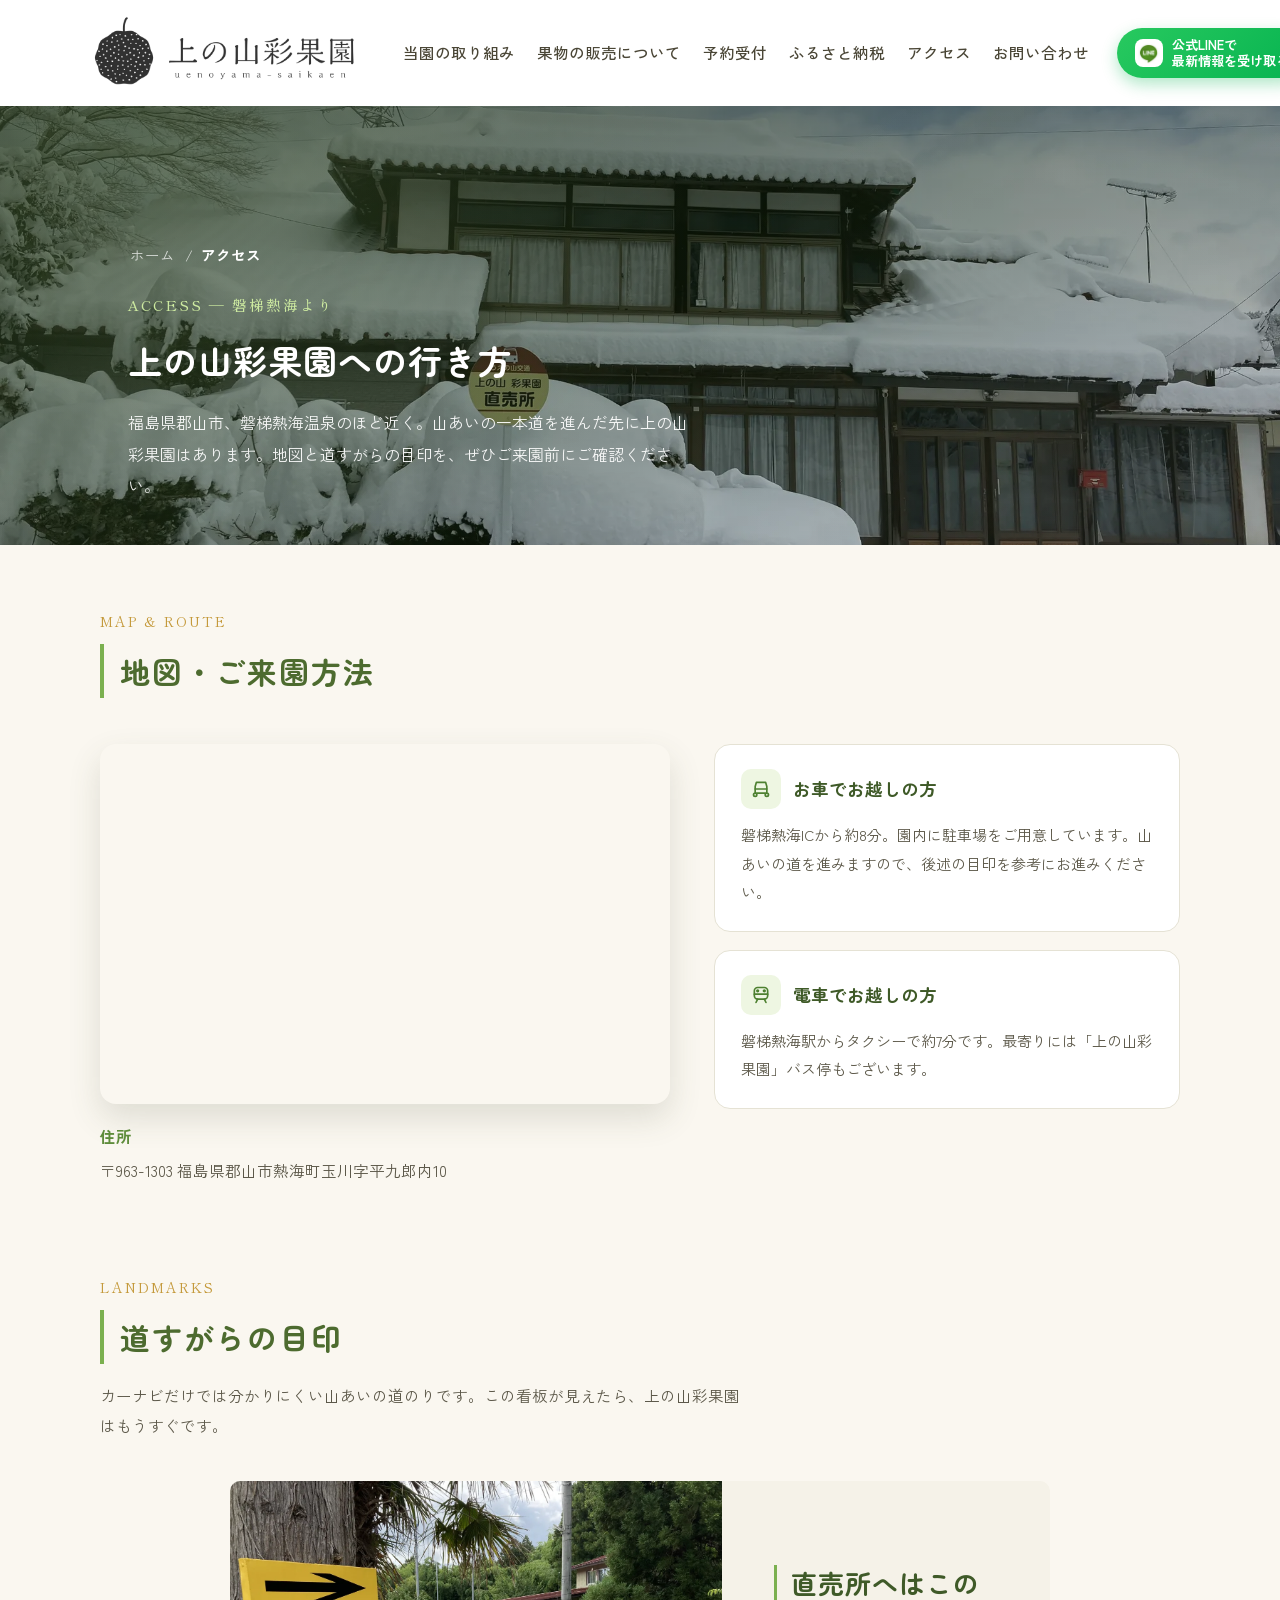
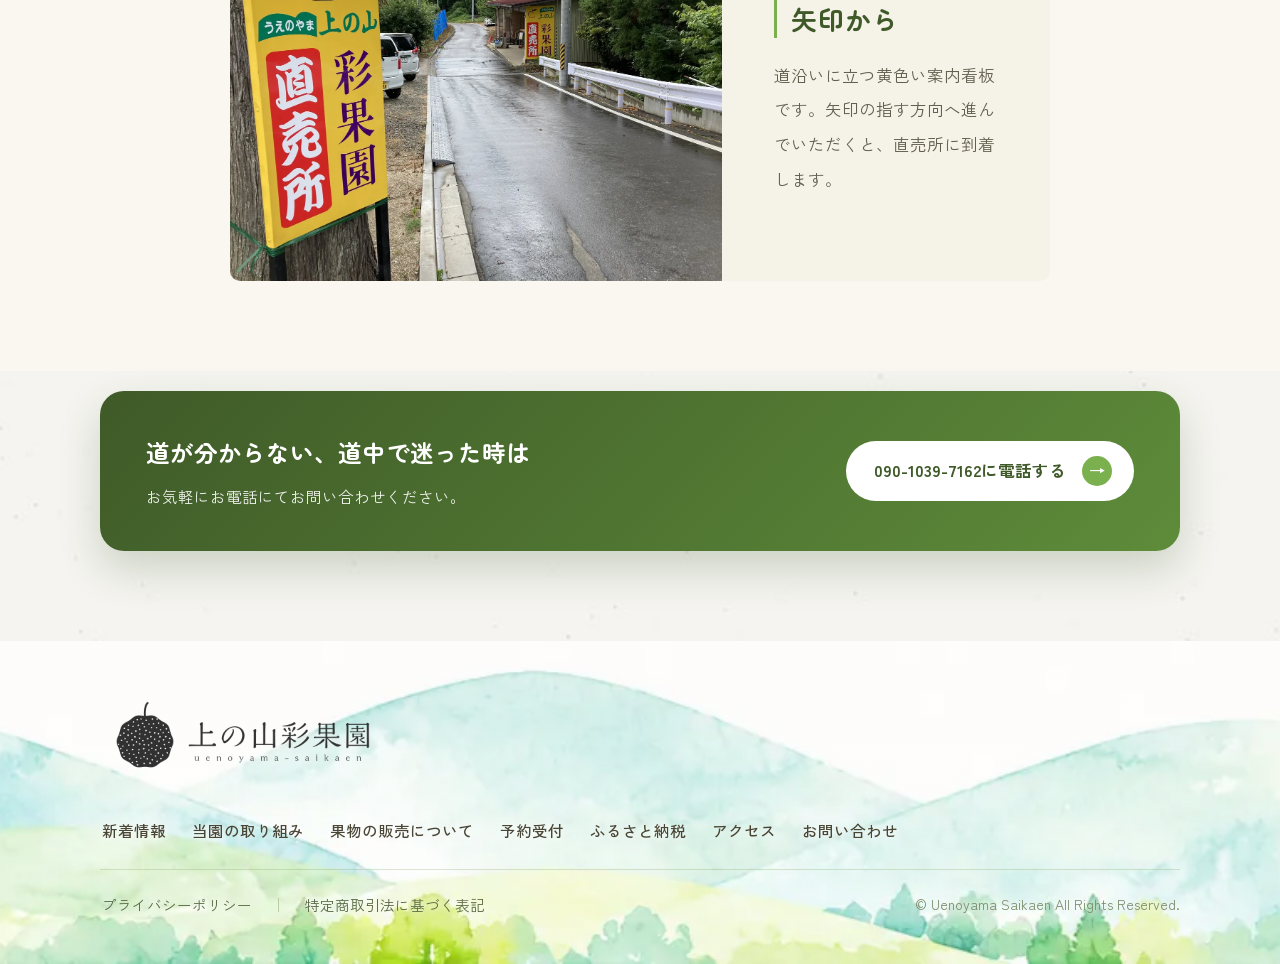
==== commit 88af8465: "フルーツの配置などを調整" ====
--- a/access.html
+++ b/access.html
@@ -14,15 +14,16 @@
 
 <div style="font-family:'Zen Kaku Gothic New',sans-serif;color:#514c3e;background:transparent;overflow-x:hidden;position:relative;line-height:1.8;">
 
+  <div style="position:relative;">
   <!-- ============ FLOATING FRUIT DECO ============ -->
   <div class="fruit-deco" aria-hidden="true">
     <!-- 左側：右端をコンテンツ左端に合わせる（right: 50vw + 540px） -->
     <img src="assets/pear.webp"   class="fruit-deco-item" loading="lazy" style="right:calc(50vw + 540px);top:750px; width:620px;opacity:1;animation:fruitDrift1 7.8s ease-in-out infinite;">
-    <img src="assets/pear3.webp"  class="fruit-deco-item" loading="lazy" style="right:calc(50vw + 540px);top:1650px;width:448px;opacity:1;animation:fruitDrift3 9.1s ease-in-out 1.4s infinite;">
+    <img src="assets/pear3.webp"  class="fruit-deco-item" loading="lazy" style="right:calc(50vw + 540px);top:1650px;width:450px;opacity:1;animation:fruitDrift3 9.1s ease-in-out 1.4s infinite;">
     <img src="assets/pear2.webp"  class="fruit-deco-item" loading="lazy" style="right:calc(50vw + 540px);top:2550px;width:510px;opacity:1;animation:fruitDrift2 8.3s ease-in-out 0.7s infinite;">
     <!-- 右側：左端をコンテンツ右端に合わせる（left: 50vw + 540px） -->
-    <img src="assets/pear2.webp"  class="fruit-deco-item" loading="lazy" style="left:calc(50vw + 540px);top:1150px;width:540px;opacity:1;animation:fruitDrift3 8.6s ease-in-out 0.4s infinite;">
-    <img src="assets/apple.webp"  class="fruit-deco-item" loading="lazy" style="left:calc(50vw + 540px);top:2050px;width:460px;opacity:1;animation:fruitDrift1 9.4s ease-in-out 1.8s infinite;">
+    <img src="assets/pear2.webp"  class="fruit-deco-item" loading="lazy" style="left:calc(50vw + 540px);top:1150px;width:510px;opacity:1;animation:fruitDrift3 8.6s ease-in-out 0.4s infinite;">
+    <img src="assets/apple.webp"  class="fruit-deco-item" loading="lazy" style="left:calc(50vw + 540px);top:2050px;width:480px;opacity:1;animation:fruitDrift1 9.4s ease-in-out 1.8s infinite;">
   </div>
 
   <!-- ============ HEADER ============ -->
@@ -152,6 +153,8 @@
     </div>
   </section>
 
+  </div>
+
   <!-- ============ FOOTER ============ -->
   <footer style="position:relative;background:url('assets/footer_mountains.webp') bottom center/cover no-repeat;">
     <div style="background:linear-gradient(to bottom,rgba(249,246,238,0.20) 0%,rgba(244,240,226,0.05) 100%);padding:56px 28px 40px;">
--- a/style.css
+++ b/style.css
@@ -435,17 +435,13 @@
 .flow-connector{display:flex;align-items:center;justify-content:center;color:#b8c9a0;font-size:23.5px;}
 
 /* ── Order methods (hanbai page) ── */
-.method-grid{display:grid;grid-template-columns:repeat(4,1fr);gap:18px;}
+.method-grid{display:grid;grid-template-columns:repeat(auto-fit,minmax(190px,1fr));gap:18px;}
 .method-card{background:#fff;border:1.5px solid #e5e2d4;border-radius:18px;padding:26px 22px;}
 .method-icon{width:44px;height:44px;border-radius:12px;background:#eef6e2;display:flex;align-items:center;justify-content:center;margin-bottom:16px;}
 .method-title{font-family:'Zen Maru Gothic',sans-serif;font-weight:700;font-size:15.5px;color:#3f5a28;margin:0 0 10px;}
 .method-value{font-family:'Zen Maru Gothic',sans-serif;font-weight:700;font-size:17.5px;color:#4d6b2f;text-decoration:none;display:inline-block;margin:0 0 6px;word-break:break-all;line-height:1.4;}
 .method-text{font-size:13.5px;color:#8a8470;line-height:1.7;margin:0;}
 
-@media (max-width:1024px){
-  .method-grid{grid-template-columns:repeat(2,1fr);}
-}
-
 @media (max-width:768px){
   .torikumi-proof{grid-template-columns:1fr;gap:26px;}
   .torikumi-proof-photo{min-height:260px;}
@@ -454,7 +450,6 @@
 }
 
 @media (max-width:480px){
-  .method-grid{grid-template-columns:1fr;}
   .torikumi-cert-card{flex-direction:column;text-align:center;padding:24px 20px;}
 }
 
@@ -516,7 +511,6 @@
 .fruit-deco {
   position: absolute;
   inset: 0;
-  bottom: 245px;
   pointer-events: none;
   z-index: 2;
   overflow: hidden;
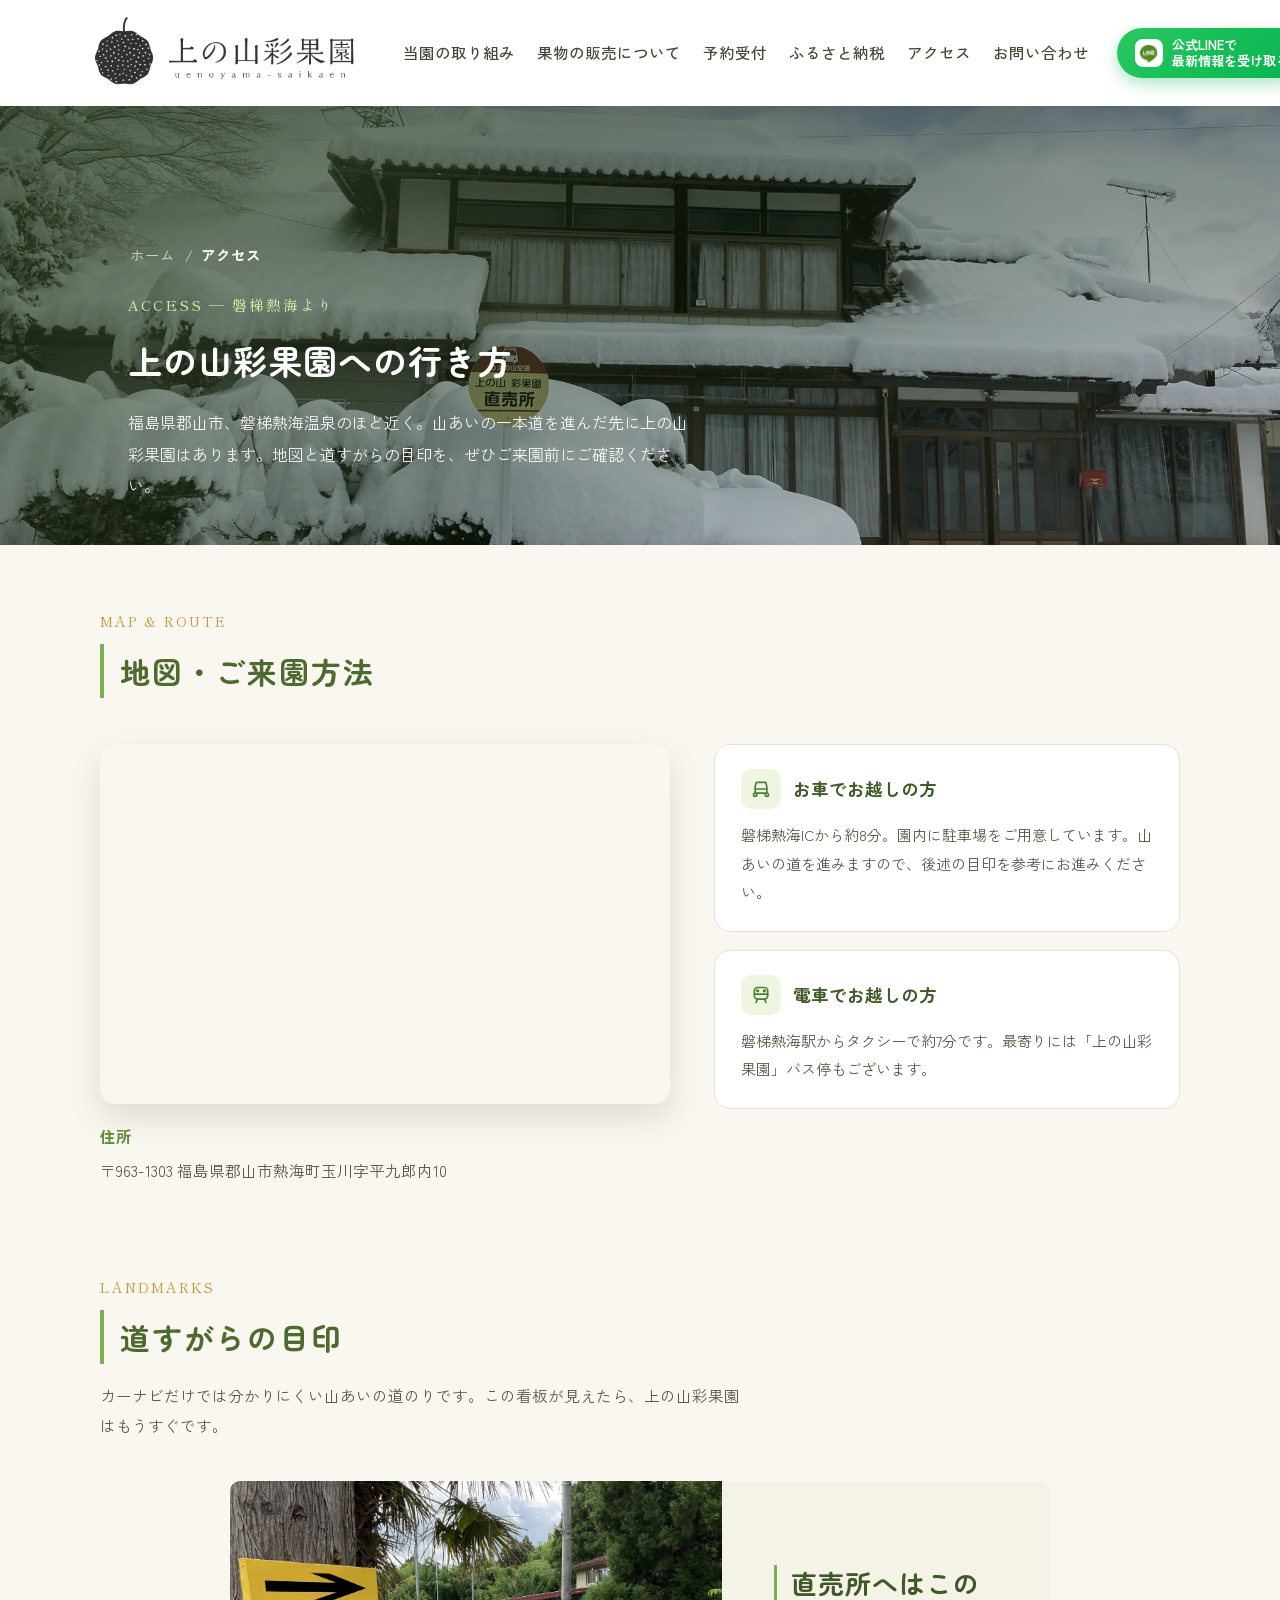
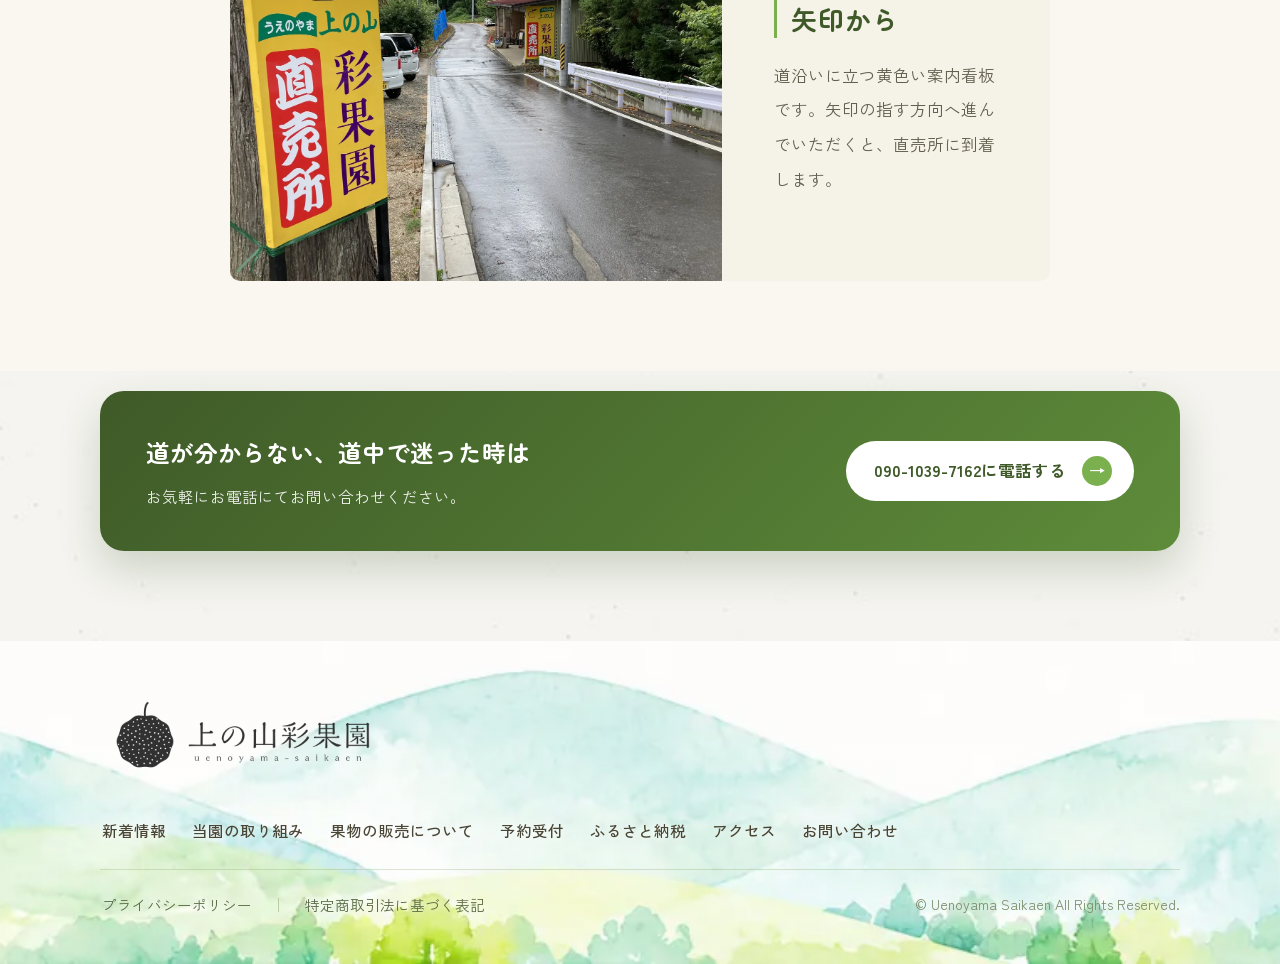
==== commit 0dd7417c: "最終調整" ====
--- a/access.html
+++ b/access.html
@@ -159,7 +159,7 @@
   <footer style="position:relative;background:url('assets/footer_mountains.webp') bottom center/cover no-repeat;">
     <div style="background:linear-gradient(to bottom,rgba(249,246,238,0.20) 0%,rgba(244,240,226,0.05) 100%);padding:56px 28px 40px;">
       <div class="footer-main-row">
-        <img src="assets/s1_logo.png" alt="上の山彩果園" style="height:80px;width:auto;display:block;">
+        <a href="index.html" style="display:flex;flex-shrink:0;"><img src="assets/s1_logo.png" alt="上の山彩果園" style="height:80px;width:auto;display:block;"></a>
         <nav style="display:flex;align-items:center;gap:22px;font-size:15.5px;font-weight:500;flex-wrap:wrap;">
           <a class="navlink" href="index.html#news">新着情報</a>
           <a class="navlink" href="torikumi.html">当園の取り組み</a>
--- a/style.css
+++ b/style.css
@@ -67,6 +67,16 @@
 .cards-grid{max-width:1080px;margin:0 auto;display:grid;grid-template-columns:1fr 1fr 1.15fr;gap:24px;align-items:stretch;}
 .access-grid{max-width:1080px;margin:0 auto;display:grid;grid-template-columns:1.15fr 1fr;gap:54px;}
 .access-inner-grid{display:grid;grid-template-columns:1fr 1fr;gap:26px;align-items:start;}
+.about-layout{display:flex;align-items:flex-start;justify-content:space-between;gap:56px;}
+.about-text{flex:1;min-width:0;}
+.about-text p{font-size:18px;color:#5c5849;line-height:2.05;margin:0 0 22px;}
+.about-text p:last-child{margin-bottom:0;}
+.about-text p:first-child{font-family:'Shippori Mincho',serif;font-weight:600;font-size:19.5px;color:#3f5a28;line-height:2;letter-spacing:.03em;margin-bottom:50px;}
+.about-photo-row{display:flex;flex-direction:column;flex-shrink:0;width:280px;gap:22px;margin-top:0;}
+.about-photo-row figure{position:relative;margin:0;border-radius:20px;overflow:hidden;box-shadow:0 16px 34px rgba(120,100,50,0.16);}
+.about-photo-row img{width:100%;height:180px;object-fit:cover;display:block;transition:transform .5s ease;}
+.about-photo-row figure:hover img{transform:scale(1.06);}
+.about-photo-row figcaption{position:absolute;left:14px;bottom:14px;background:rgba(20,30,10,0.55);backdrop-filter:blur(3px);color:#fff;font-size:13px;font-weight:500;letter-spacing:.03em;padding:7px 14px;border-radius:30px;}
 .contact-col{border-left:1px solid #ece6d2;padding-left:48px;}
 .footer-main-row{max-width:1080px;margin:0 auto;display:flex;align-items:center;gap:34px;flex-wrap:wrap;}
 .footer-bottom-row{max-width:1080px;margin:18px auto 0;padding-top:16px;border-top:1px solid rgba(120,150,80,0.25);display:flex;align-items:center;gap:24px;flex-wrap:wrap;}
@@ -135,6 +145,8 @@
   .hours-card{padding:30px 24px 28px !important;border-radius:20px !important;}
   .hours-grid{grid-template-columns:1fr !important;gap:20px !important;}
   .hours-grid-item{border-left:none;padding-left:0;border-top:1px solid rgba(255,255,255,0.16);padding-top:18px;}
+  .hours-footer{flex-direction:column;text-align:center;}
+  .hours-tel-btn{align-self:center;}
 }
 
 /* ── Section title variant (left-aligned with vertical bar) ── */
@@ -155,6 +167,11 @@
   .hero-heading{font-size:36px;}
   .variety-grid{grid-template-columns:repeat(3,1fr);}
 
+  /* about: PC以外は文章の下に写真を横並び表示 */
+  .about-layout{flex-direction:column;gap:0;}
+  .about-photo-row{display:grid;grid-template-columns:repeat(3,1fr);width:100%;margin-top:48px;}
+  .about-photo-row img{height:300px;}
+
   /* Header (ナビが幅を超えるため、ハンバーガーメニューに切替) */
   .header-inner{padding:10px 60px 10px 20px;}
   .header-logo{height:52px;}
@@ -181,6 +198,11 @@
   .news-row{flex-wrap:wrap;gap:8px 12px;padding:16px 20px;}
   .news-meta{width:100%;}
   .news-title{width:100%;}
+
+  /* about */
+  .about-photo-row{grid-template-columns:1fr;gap:16px;margin-top:32px;}
+  .about-photo-row figure{transform:none !important;}
+  .about-photo-row img{height:240px;}
 
   /* torikumi */
   .torikumi-item{grid-template-columns:1fr;min-height:auto;}
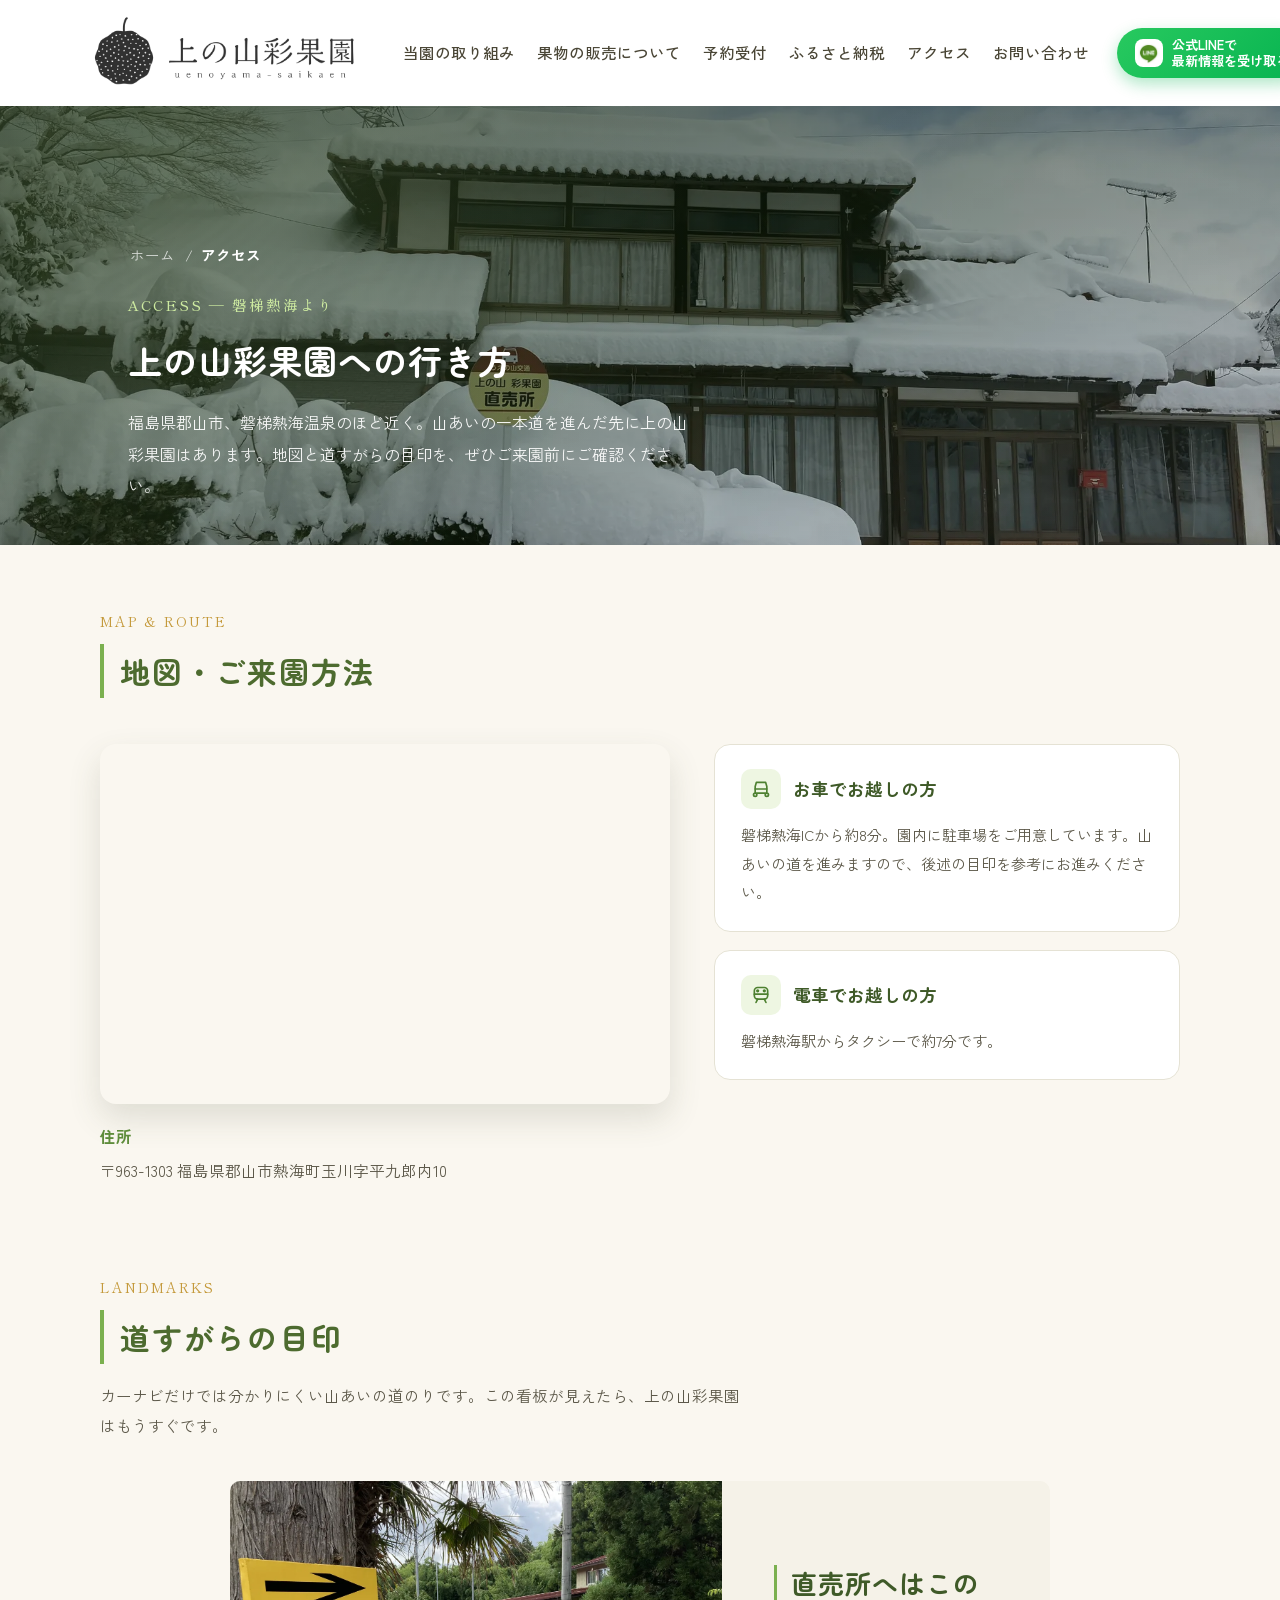
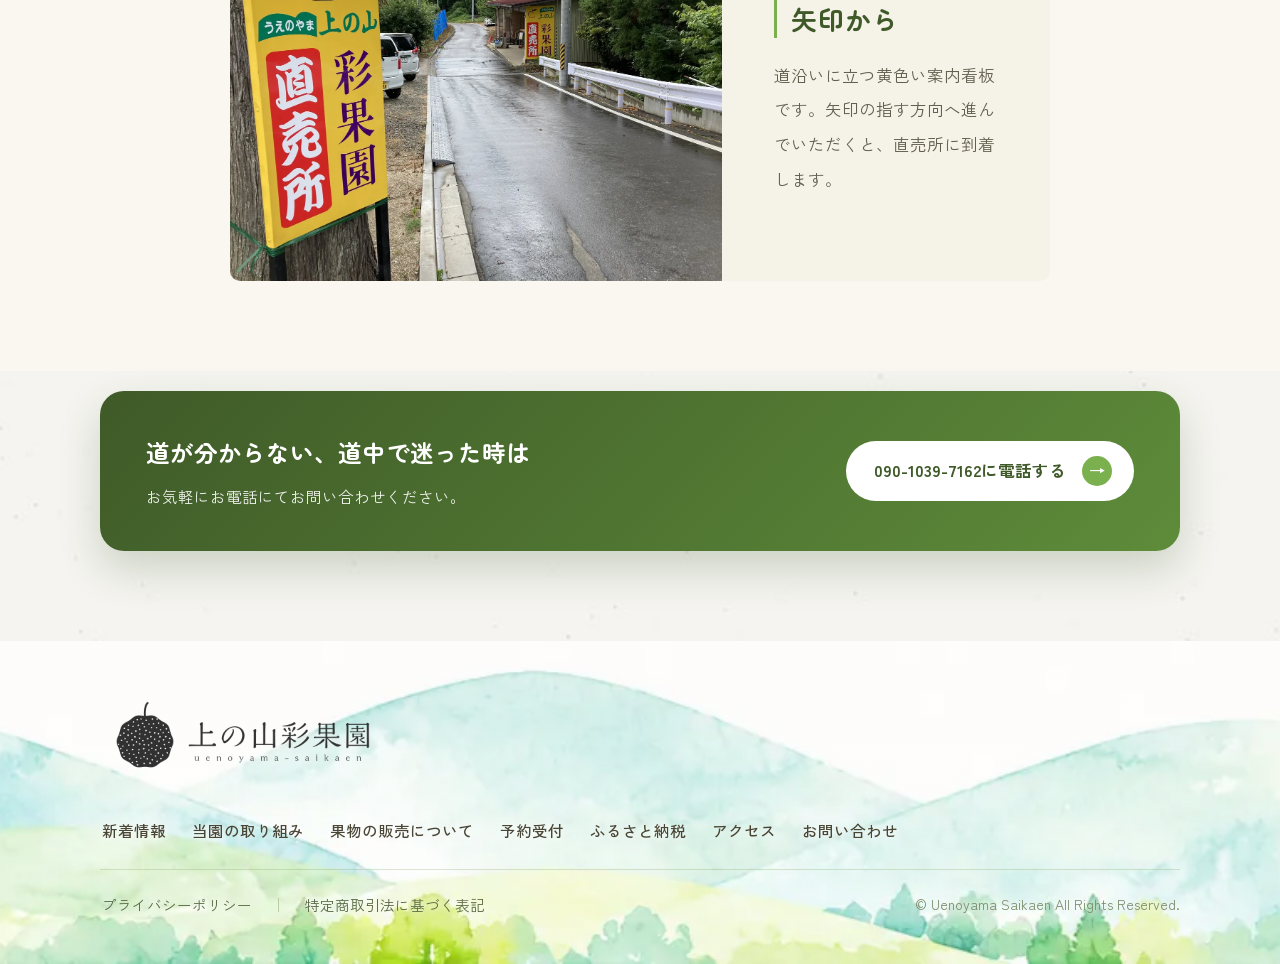
==== commit f5a7e9e3: "お知らせの変更" ====
--- a/access.html
+++ b/access.html
@@ -111,7 +111,7 @@
               </span>
               <span class="route-card-title">電車でお越しの方</span>
             </div>
-            <p class="route-card-text">磐梯熱海駅からタクシーで約7分です。最寄りには「上の山彩果園」バス停もございます。</p>
+            <p class="route-card-text">磐梯熱海駅からタクシーで約7分です。</p>
           </div>
         </div>
       </div>
--- a/style.css
+++ b/style.css
@@ -55,7 +55,8 @@
 .torikumi-item--rev .torikumi-item-img{grid-column:2;grid-row:1;}
 .torikumi-item--rev .torikumi-item-body{grid-column:1;grid-row:1;}
 .torikumi-item-img{overflow:hidden;}
-.torikumi-item-img img{width:100%;height:100%;object-fit:cover;display:block;transition:transform .65s ease;}
+.torikumi-item-img img{width:100%;height:100%;object-fit:cover;object-position:center;display:block;transition:transform .65s ease;}
+.torikumi-item-img img[src*="staff.webp"]{object-position:center 65%;}
 .torikumi-item:hover .torikumi-item-img img{transform:scale(1.04);}
 .torikumi-item-body{display:flex;flex-direction:column;justify-content:center;padding:56px 52px;background:#f5f2e8;}
 .torikumi-item--rev .torikumi-item-body{background:#edf4e2;}
@@ -74,7 +75,8 @@
 .about-text p:first-child{font-family:'Shippori Mincho',serif;font-weight:600;font-size:19.5px;color:#3f5a28;line-height:2;letter-spacing:.03em;margin-bottom:50px;}
 .about-photo-row{display:flex;flex-direction:column;flex-shrink:0;width:280px;gap:22px;margin-top:0;}
 .about-photo-row figure{position:relative;margin:0;border-radius:20px;overflow:hidden;box-shadow:0 16px 34px rgba(120,100,50,0.16);}
-.about-photo-row img{width:100%;height:180px;object-fit:cover;display:block;transition:transform .5s ease;}
+.about-photo-row img{width:100%;height:180px;object-fit:cover;object-position:center;display:block;transition:transform .5s ease;}
+.about-photo-row figure:nth-child(1) img{object-position:center 20%;}
 .about-photo-row figure:hover img{transform:scale(1.06);}
 .about-photo-row figcaption{position:absolute;left:14px;bottom:14px;background:rgba(20,30,10,0.55);backdrop-filter:blur(3px);color:#fff;font-size:13px;font-weight:500;letter-spacing:.03em;padding:7px 14px;border-radius:30px;}
 .contact-col{border-left:1px solid #ece6d2;padding-left:48px;}
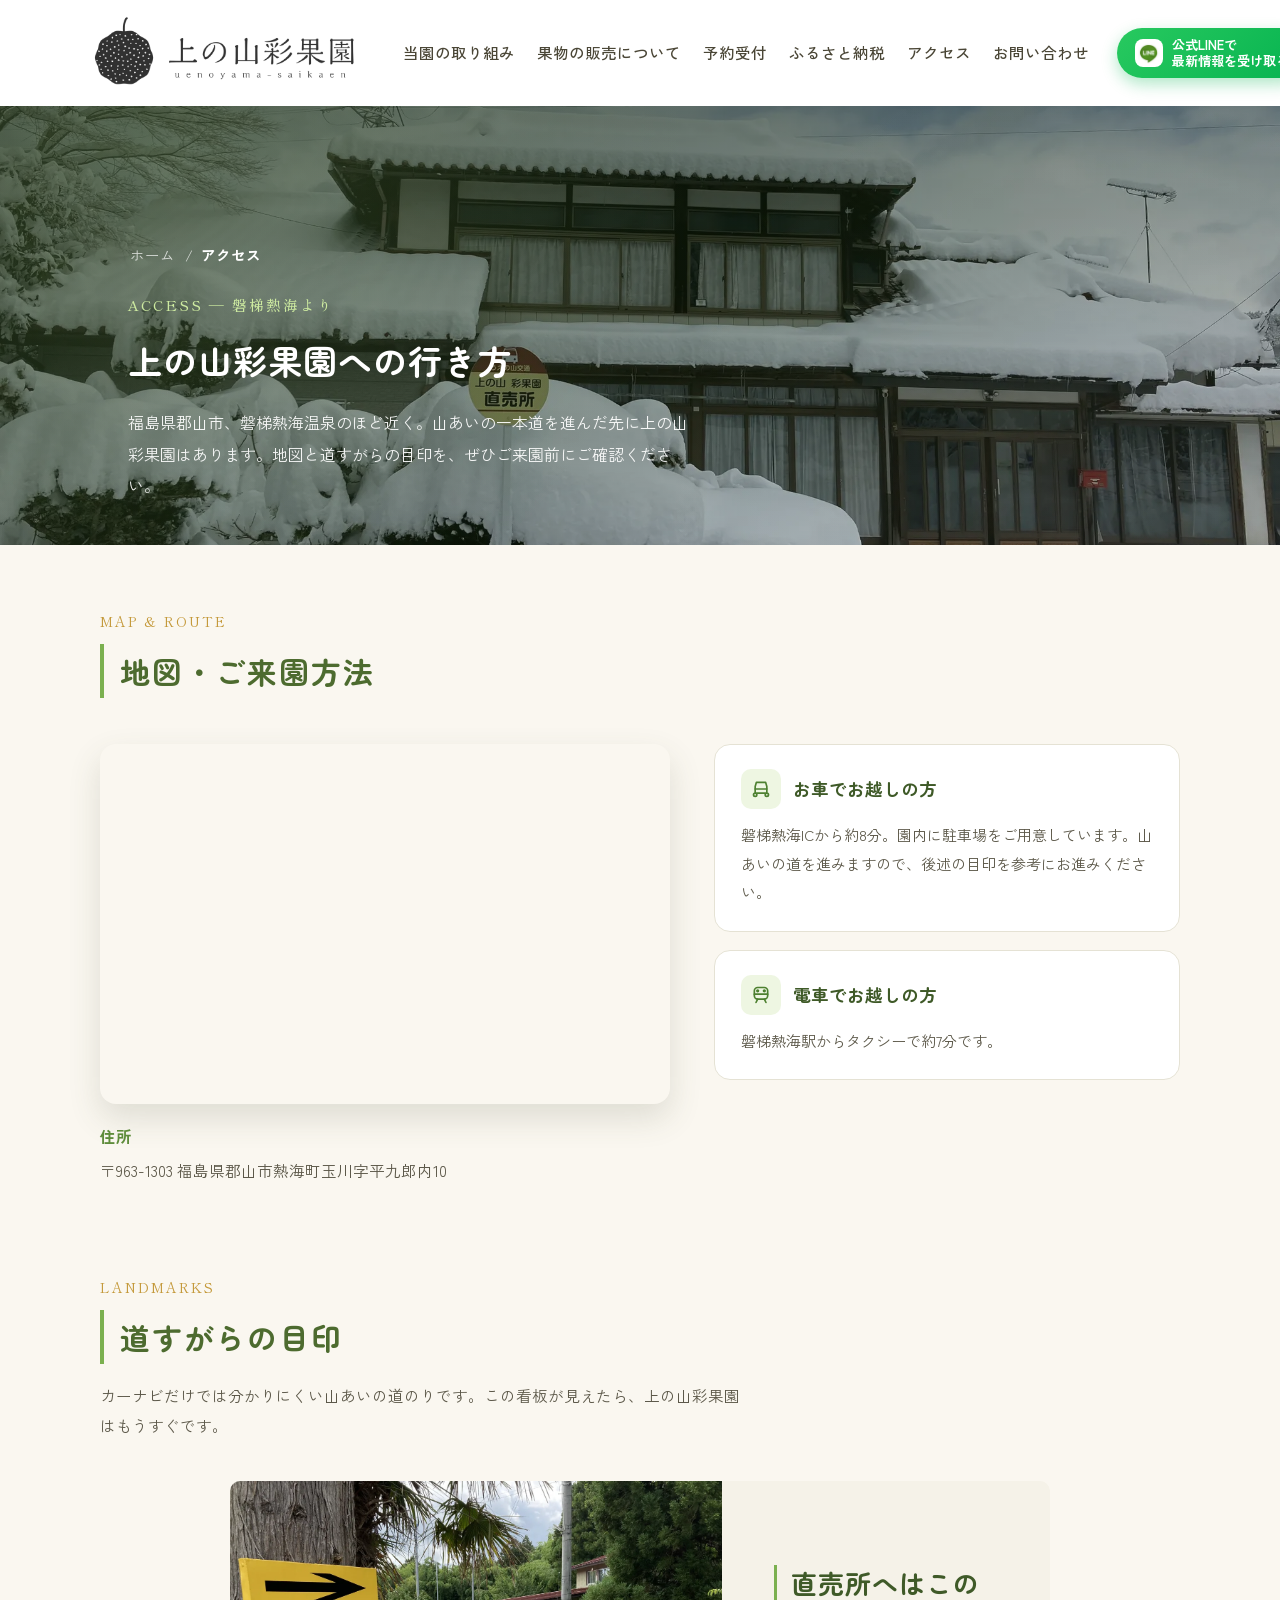
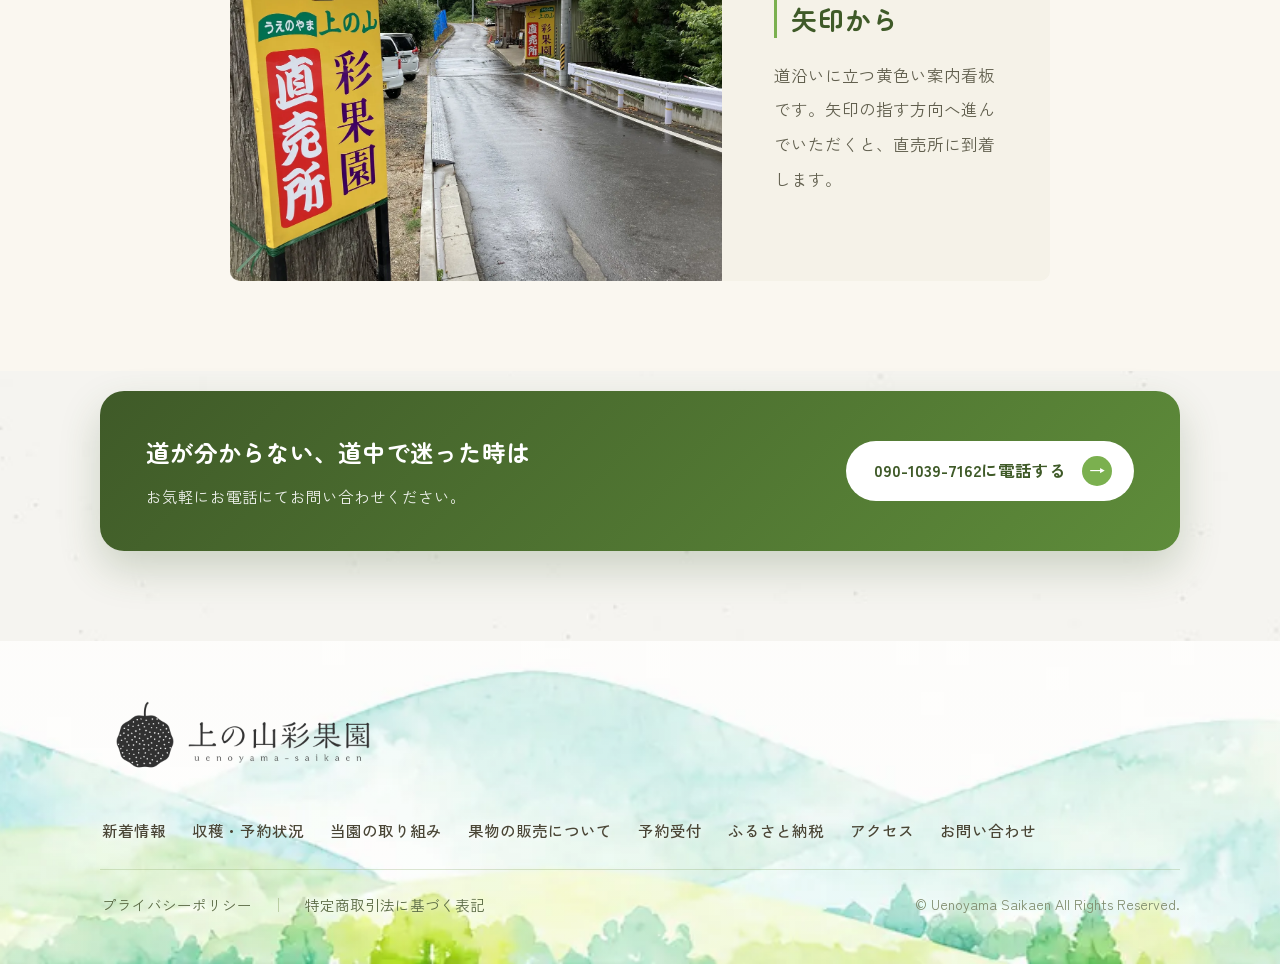
==== commit a69d6f2d: "収穫・予約状況ページを追加" ====
--- a/access.html
+++ b/access.html
@@ -162,6 +162,7 @@
         <a href="index.html" style="display:flex;flex-shrink:0;"><img src="assets/s1_logo.png" alt="上の山彩果園" style="height:80px;width:auto;display:block;"></a>
         <nav style="display:flex;align-items:center;gap:22px;font-size:15.5px;font-weight:500;flex-wrap:wrap;">
           <a class="navlink" href="index.html#news">新着情報</a>
+          <a class="navlink" href="jokyo.html">収穫・予約状況</a>
           <a class="navlink" href="torikumi.html">当園の取り組み</a>
           <a class="navlink" href="hanbai.html">果物の販売について</a>
           <a class="navlink" href="yoyaku.html">予約受付</a>
--- a/style.css
+++ b/style.css
@@ -557,3 +557,39 @@
 }
 @media (max-width:1280px){ .fruit-deco { display:none; } }
 @media (prefers-reduced-motion:reduce){ .fruit-deco-item { animation:none !important; } }
+
+/* ── 収穫・予約状況ページ ── */
+.status-stamp{display:flex;flex-direction:column;align-items:center;justify-content:center;gap:1px;width:104px;height:104px;flex-shrink:0;background:#fdf8ec;border:2px solid #cdb96a;border-radius:50%;box-shadow:0 8px 20px rgba(0,0,0,0.18);transform:rotate(-8deg);}
+.status-stamp-label{font-family:'Shippori Mincho',serif;font-size:10.5px;color:#8a6020;letter-spacing:.08em;}
+.status-stamp-date{font-family:'Zen Maru Gothic',sans-serif;font-weight:700;font-size:15px;color:#8a6020;line-height:1.35;text-align:center;}
+
+.status-card{background:#fff;border:1.5px solid #e2ebd4;border-radius:22px;padding:32px 34px;height:100%;}
+.status-card-head{display:flex;align-items:center;gap:13px;margin-bottom:22px;}
+.status-card-icon{display:flex;align-items:center;justify-content:center;width:42px;height:42px;border-radius:12px;flex-shrink:0;}
+.status-card-title{display:flex;align-items:center;gap:9px;font-family:'Zen Maru Gothic',sans-serif;font-weight:700;font-size:18.5px;color:#3f4a33;}
+
+.status-live-dot{position:relative;display:inline-block;width:9px;height:9px;border-radius:50%;background:#3f9b32;flex-shrink:0;}
+.status-live-dot::after{content:'';position:absolute;inset:-6px;border-radius:50%;border:1.5px solid rgba(63,155,50,0.55);animation:statusPulse 2.2s ease-out infinite;}
+@keyframes statusPulse{0%{transform:scale(.5);opacity:1;}100%{transform:scale(2.1);opacity:0;}}
+
+.status-chip-list{display:flex;flex-wrap:wrap;gap:10px;}
+.status-chip{display:inline-flex;align-items:center;gap:6px;font-family:'Zen Maru Gothic',sans-serif;font-weight:700;font-size:15.5px;border-radius:22px;padding:9px 20px;}
+.status-chip-open{background:#eef6e2;color:#3f5a28;border:1.5px solid #cfe4ad;}
+.status-chip-soon{background:#fbf1da;color:#8a6020;border:1.5px solid #e4cf94;}
+.status-chip-closed{background:#f4f2ea;color:#a29c88;border:1.5px solid #e5e2d4;text-decoration:line-through;text-decoration-color:#c9c4b4;text-decoration-thickness:1.5px;}
+
+.status-empty{font-size:15px;color:#8a8470;line-height:1.9;margin:0;}
+.status-empty-sub{display:block;font-size:13.5px;color:#a29c88;margin-top:8px;}
+
+.status-grid{display:grid;grid-template-columns:1fr 1fr;gap:24px;}
+.status-grid-2{display:flex;flex-direction:column;gap:24px;}
+
+@media (max-width:768px){
+  .status-grid{grid-template-columns:1fr;}
+  .status-card{padding:26px 24px;}
+  .status-stamp{width:88px;height:88px;}
+  .status-stamp-date{font-size:13.5px;}
+}
+@media (prefers-reduced-motion:reduce){
+  .status-live-dot::after{animation:none;}
+}
